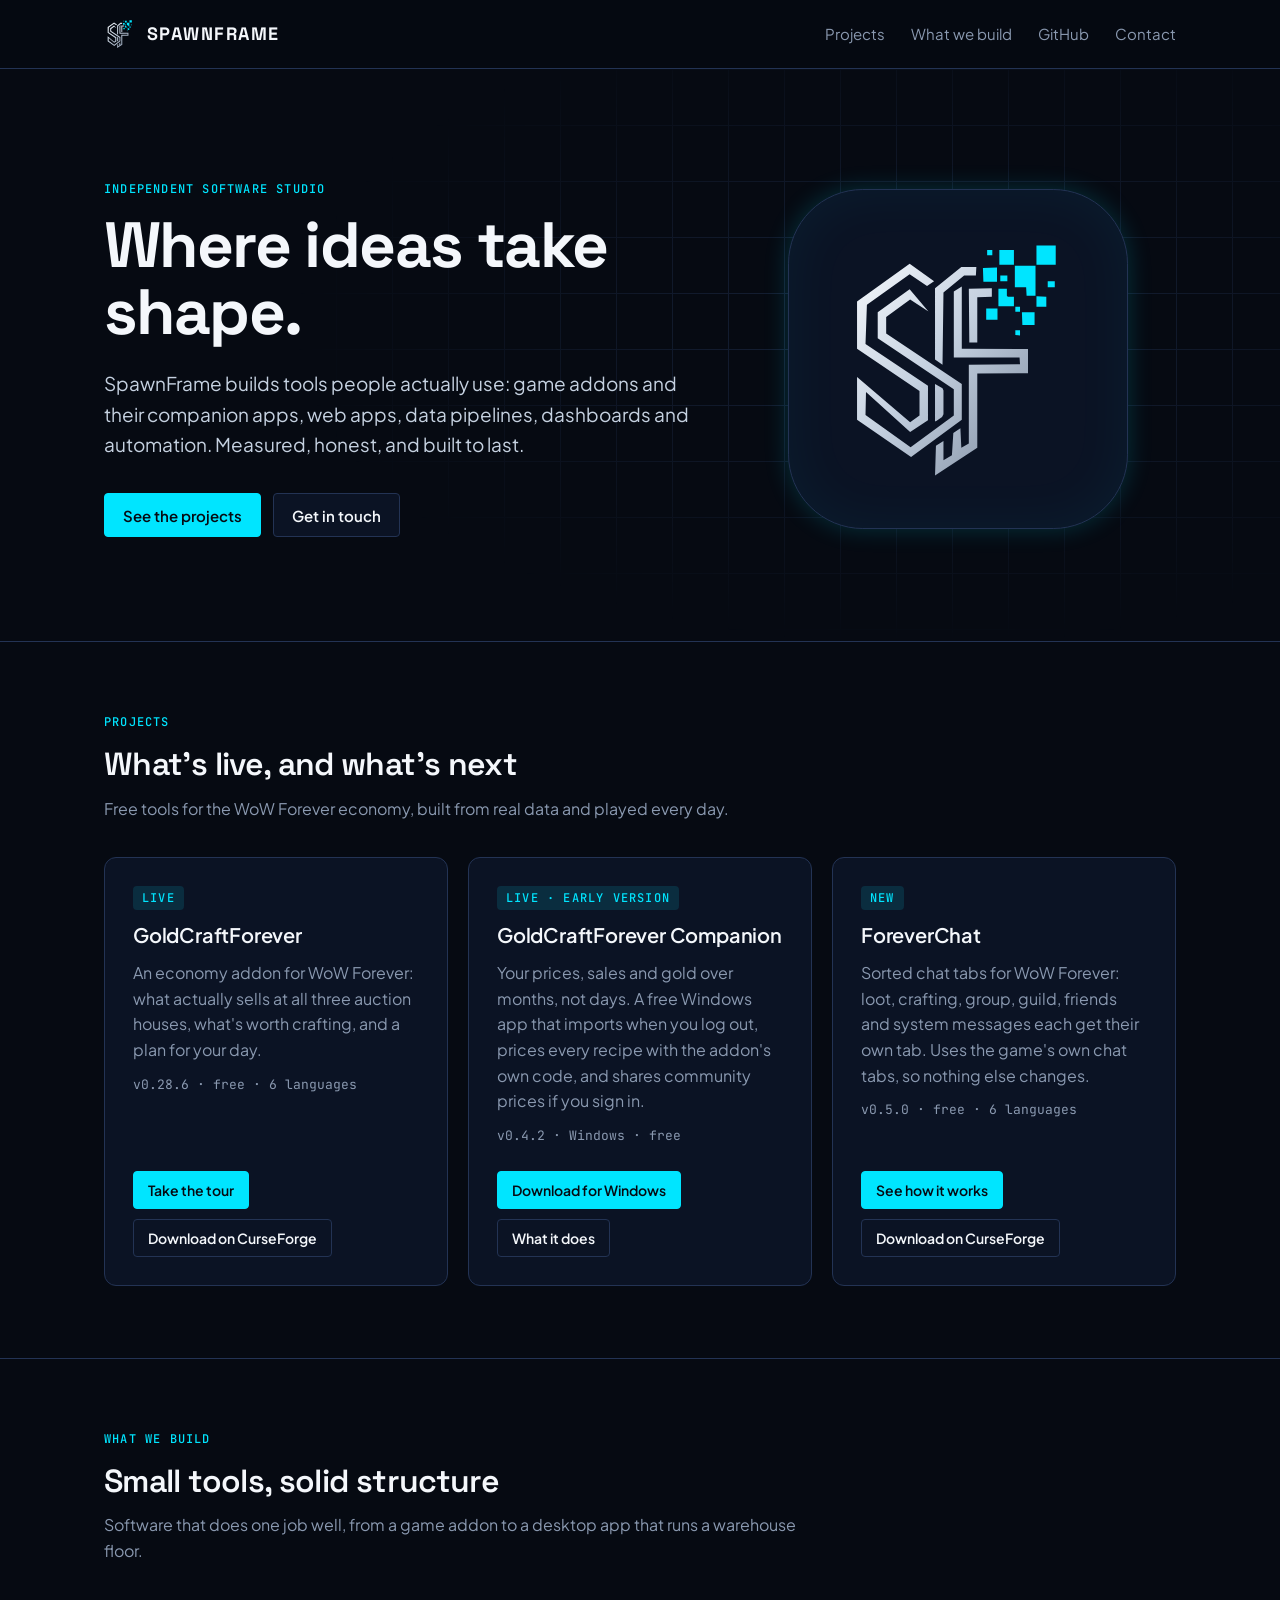
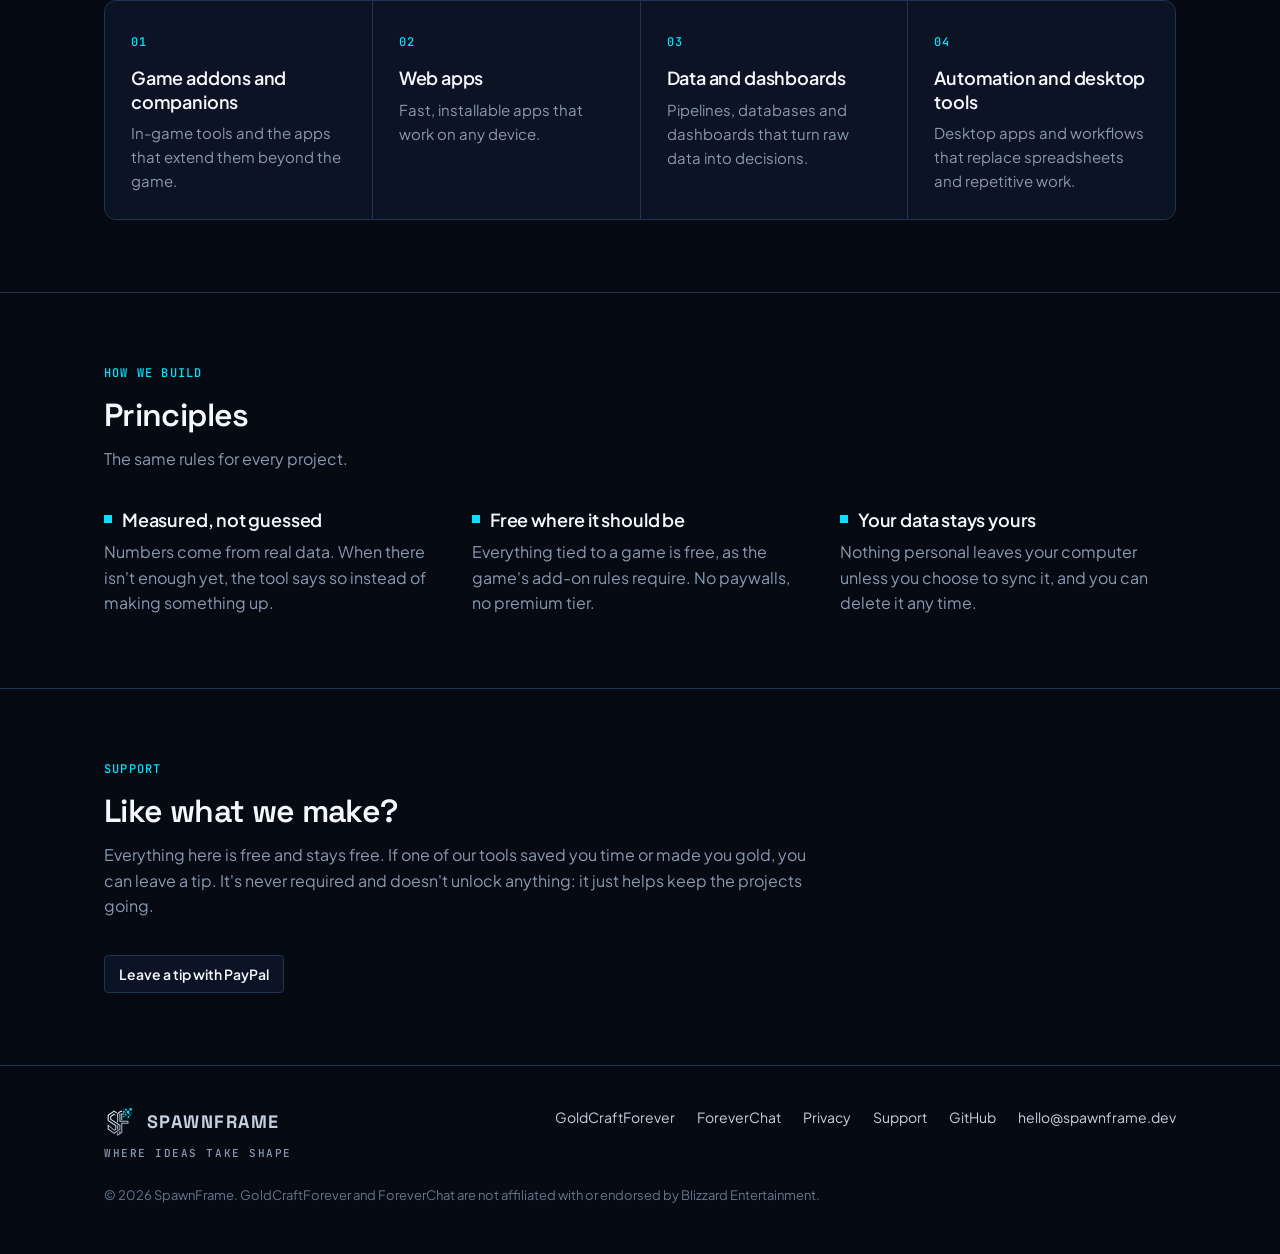
==== index.html @ 7beae551 "GoldCraftForever 0.28.6 on the site Co-Authored-By: Claude Opus 5.5 <noreply@anthropic.com> Claude-S" ====
<!doctype html>
<html lang="en">
<head>
<meta charset="utf-8">
<meta name="viewport" content="width=device-width, initial-scale=1">
<title>SpawnFrame: where ideas take shape</title>
<meta name="description" content="SpawnFrame is an independent software studio: game addons and companion apps, web apps, data tools and automation. Measured, honest, built to last.">
<meta name="theme-color" content="#060A12">
<link rel="canonical" href="https://spawnframe.dev/">
<link rel="icon" href="/favicon.ico" sizes="48x48">
<link rel="icon" href="/favicon.svg?v=c705b3b3" type="image/svg+xml">
<link rel="icon" href="/brand/favicon-32.png" type="image/png" sizes="32x32">
<link rel="apple-touch-icon" href="/brand/apple-touch-icon.png">
<link rel="manifest" href="/site.webmanifest">
<meta property="og:title" content="SpawnFrame: where ideas take shape">
<meta property="og:description" content="SpawnFrame is an independent software studio: game addons and companion apps, web apps, data tools and automation. Measured, honest, built to last.">
<meta property="og:url" content="https://spawnframe.dev/">
<meta property="og:image" content="https://spawnframe.dev/brand/icon-512.png">
<meta property="og:type" content="website">
<link rel="preload" href="/fonts/space-grotesk-latin-700-normal.woff2" as="font" type="font/woff2" crossorigin>
<link rel="stylesheet" href="/styles.css?v=2021d4a5">
</head>
<body>
<header class="top"><div class="wrap">
  <a class="brand" href="/" aria-label="SpawnFrame home"><img src="/brand/logo-mark.svg?v=846f8ce9" alt="" width="32" height="32"><span>SpawnFrame</span></a>
  <nav class="nav"><a href="/#projects">Projects</a><a class="hide-sm" href="/#build">What we build</a><a class="hide-xs" href="https://github.com/SpawnFrameDev">GitHub</a><a href="mailto:hello@spawnframe.dev">Contact</a></nav>
</div></header>
<main>
  <div class="hero"><div class="wrap">
    <div>
      <p class="eyebrow">Independent software studio</p>
      <h1>Where ideas take shape.</h1>
      <p>SpawnFrame builds tools people actually use: game addons and their companion apps, web apps, data pipelines, dashboards and automation. Measured, honest, and built to last.</p>
      <div class="cta"><a class="btn primary" href="#projects">See the projects</a><a class="btn" href="mailto:hello@spawnframe.dev">Get in touch</a></div>
    </div>
    <div class="art"><img src="/brand/logo-mark.svg?v=846f8ce9" alt="The SpawnFrame mark: an interlocked S and F with cyan pixels assembling at the top right" width="256" height="256"></div>
  </div></div>

  <section id="projects"><div class="wrap">
    <p class="eyebrow">Projects</p>
    <h2>What's live, and what's next</h2>
    <p class="lead">Free tools for the WoW Forever economy, built from real data and played every day.</p>
    <div class="grid">
      <article class="card">
        <span class="badge">Live</span>
        <h3>GoldCraftForever</h3>
        <p>An economy addon for WoW Forever: what actually sells at all three auction houses, what's worth crafting, and a plan for your day.</p>
        <span class="meta">v0.28.6 · free · 6 languages</span>
        <div class="links"><a class="btn primary sm" href="/goldcraft/">Take the tour</a><a class="btn sm" href="https://www.curseforge.com/wow/addons/goldcraftforever">Download on CurseForge</a></div>
      </article>
      <article class="card">
        <span class="badge">Live · early version</span>
        <h3>GoldCraftForever Companion</h3>
        <p>Your prices, sales and gold over months, not days. A free Windows app that imports when you log out, prices every recipe with the addon's own code, and shares community prices if you sign in.</p>
        <span class="meta">v0.4.2 · Windows · free</span>
        <div class="links"><a class="btn primary sm" href="/goldcraft/download/GoldCraftCompanion-0.4.2.zip" download>Download for Windows</a><a class="btn sm" href="/goldcraft/#coming">What it does</a></div>
      </article>
      <article class="card">
        <span class="badge">New</span>
        <h3>ForeverChat</h3>
        <p>Sorted chat tabs for WoW Forever: loot, crafting, group, guild, friends and system messages each get their own tab. Uses the game's own chat tabs, so nothing else changes.</p>
        <span class="meta">v0.5.0 · free · 6 languages</span>
        <div class="links"><a class="btn primary sm" href="/foreverchat/">See how it works</a><a class="btn sm" href="https://www.curseforge.com/projects/1811600">Download on CurseForge</a></div>
      </article>
    </div>
  </div></section>

  <section id="build"><div class="wrap">
    <p class="eyebrow">What we build</p>
    <h2>Small tools, solid structure</h2>
    <p class="lead">Software that does one job well, from a game addon to a desktop app that runs a warehouse floor.</p>
    <div class="cols">
      <div><span class="num">01</span><h3>Game addons and companions</h3><p>In-game tools and the apps that extend them beyond the game.</p></div>
      <div><span class="num">02</span><h3>Web apps</h3><p>Fast, installable apps that work on any device.</p></div>
      <div><span class="num">03</span><h3>Data and dashboards</h3><p>Pipelines, databases and dashboards that turn raw data into decisions.</p></div>
      <div><span class="num">04</span><h3>Automation and desktop tools</h3><p>Desktop apps and workflows that replace spreadsheets and repetitive work.</p></div>
    </div>
  </div></section>

  <section><div class="wrap">
    <p class="eyebrow">How we build</p>
    <h2>Principles</h2>
    <p class="lead">The same rules for every project.</p>
    <div class="principles">
      <div><h3>Measured, not guessed</h3><p>Numbers come from real data. When there isn't enough yet, the tool says so instead of making something up.</p></div>
      <div><h3>Free where it should be</h3><p>Everything tied to a game is free, as the game's add-on rules require. No paywalls, no premium tier.</p></div>
      <div><h3>Your data stays yours</h3><p>Nothing personal leaves your computer unless you choose to sync it, and you can delete it any time.</p></div>
    </div>
  </div></section>

  <section id="support"><div class="wrap support">
    <p class="eyebrow">Support</p>
    <h2>Like what we make?</h2>
    <p class="lead">Everything here is free and stays free. If one of our tools saved you time or made you gold, you can leave a tip. It's never required and doesn't unlock anything: it just helps keep the projects going.</p>
    <div class="cta"><a class="btn sm" href="https://paypal.me/zlee3326" target="_blank" rel="noopener">Leave a tip with PayPal</a></div>
  </div></section>
</main>
<footer class="foot"><div class="wrap">
  <div><a class="brand" href="/"><img src="/brand/logo-mark.svg?v=846f8ce9" alt="" width="28" height="28"><span>SpawnFrame</span></a><span class="tag">Where ideas take shape</span></div>
  <nav><a href="/goldcraft/">GoldCraftForever</a><a href="/foreverchat/">ForeverChat</a><a href="/privacy/">Privacy</a><a href="/#support">Support</a><a href="https://github.com/SpawnFrameDev">GitHub</a><a href="mailto:hello@spawnframe.dev">hello@spawnframe.dev</a></nav>
  <div class="legal">© 2026 SpawnFrame. GoldCraftForever and ForeverChat are not affiliated with or endorsed by Blizzard Entertainment.</div>
</div></footer>
</body>
</html>
---- styles.css ----
/* SpawnFrame: "Midnight Technology" (spawnframe_brand_specification_engineering_handoff.md).
   Dark-mode first. Cyan only for primary buttons, active states and focus. Borders over shadows. */
@font-face { font-family: "Space Grotesk"; src: url(/fonts/space-grotesk-latin-600-normal.woff2) format("woff2"); font-weight: 600; font-display: swap; }
@font-face { font-family: "Space Grotesk"; src: url(/fonts/space-grotesk-latin-700-normal.woff2) format("woff2"); font-weight: 700; font-display: swap; }
@font-face { font-family: "Plus Jakarta Sans"; src: url(/fonts/plus-jakarta-sans-latin-400-normal.woff2) format("woff2"); font-weight: 400; font-display: swap; }
@font-face { font-family: "Plus Jakarta Sans"; src: url(/fonts/plus-jakarta-sans-latin-500-normal.woff2) format("woff2"); font-weight: 500; font-display: swap; }
@font-face { font-family: "Plus Jakarta Sans"; src: url(/fonts/plus-jakarta-sans-latin-600-normal.woff2) format("woff2"); font-weight: 600; font-display: swap; }
@font-face { font-family: "JetBrains Mono"; src: url(/fonts/jetbrains-mono-latin-400-normal.woff2) format("woff2"); font-weight: 400; font-display: swap; }
@font-face { font-family: "JetBrains Mono"; src: url(/fonts/jetbrains-mono-latin-500-normal.woff2) format("woff2"); font-weight: 500; font-display: swap; }

:root {
  /* Surfaces */
  --sf-bg-abyssal: #060A12;
  --sf-bg-navy: #0B1324;
  --sf-bg-slate: #131F38;
  --sf-border: #233354;
  /* Brand & accents */
  --sf-accent-cyan: #00E5FF;
  --sf-accent-teal: #00B2CC;
  --sf-accent-tint: rgba(0, 229, 255, 0.12);
  /* Text */
  --sf-text-silver: #C5D1E0;
  --sf-text-pewter: #8A99B0;
  --sf-text-ice: #F4F7FB;
  /* Type */
  --sf-font-display: "Space Grotesk", system-ui, sans-serif;
  --sf-font-sans: "Plus Jakarta Sans", "Inter", system-ui, sans-serif;
  --sf-font-mono: "JetBrains Mono", ui-monospace, monospace;
  --max: 1120px;
  color-scheme: dark;
}
* { box-sizing: border-box; }
html { -webkit-text-size-adjust: 100%; }
body { margin: 0; background: var(--sf-bg-abyssal); color: var(--sf-text-silver); font: 400 16px/1.6 var(--sf-font-sans); }
a { color: inherit; }
a:focus-visible, button:focus-visible { outline: 2px solid var(--sf-accent-cyan); outline-offset: 3px; border-radius: 4px; }
::selection { background: var(--sf-accent-tint); color: var(--sf-text-ice); }
.wrap { max-width: var(--max); margin: 0 auto; padding: 0 24px; }

/* header: horizontal lockup (mark, gap 0.35x its height, SPAWNFRAME in Space Grotesk 700, +0.08em) */
.top { border-bottom: 1px solid var(--sf-border); background: rgba(6, 10, 18, 0.85); position: sticky; top: 0; z-index: 10; backdrop-filter: blur(8px); }
.top .wrap { display: flex; align-items: center; justify-content: space-between; height: 68px; }
.brand { display: flex; align-items: center; gap: 11px; text-decoration: none; color: var(--sf-text-ice); }
.brand img { width: 32px; height: 32px; display: block; }
.brand span { font: 700 18px/1 var(--sf-font-display); letter-spacing: 0.08em; text-transform: uppercase; }
.nav { display: flex; align-items: center; gap: 26px; font-size: 15px; }
.nav a { text-decoration: none; color: var(--sf-text-pewter); }
.nav a:hover { color: var(--sf-text-ice); }

/* eyebrows and headings */
.eyebrow { font: 500 12px/1.4 var(--sf-font-mono); letter-spacing: 0.10em; text-transform: uppercase; color: var(--sf-accent-cyan); margin: 0 0 14px; }
h1, h2 { font-family: var(--sf-font-display); color: var(--sf-text-ice); }
h2 { font-weight: 600; font-size: 32px; line-height: 1.2; letter-spacing: -0.02em; margin: 0 0 12px; }
h3 { font: 600 20px/1.3 var(--sf-font-sans); letter-spacing: -0.01em; color: var(--sf-text-ice); margin: 0; }
section { padding: 72px 0; border-top: 1px solid var(--sf-border); }
.lead { color: var(--sf-text-pewter); max-width: 60ch; margin: 0 0 36px; }

/* hero: the one place the cyan glow is allowed */
.hero { position: relative; padding: 112px 0 104px; overflow: hidden; }
.hero::before { content: ""; position: absolute; inset: 0; pointer-events: none; opacity: 0.55;
  background-image: linear-gradient(var(--sf-border) 1px, transparent 1px), linear-gradient(90deg, var(--sf-border) 1px, transparent 1px);
  background-size: 56px 56px; mask-image: radial-gradient(ellipse 70% 80% at 72% 45%, #000 10%, transparent 70%); -webkit-mask-image: radial-gradient(ellipse 70% 80% at 72% 45%, #000 10%, transparent 70%); }
.hero .wrap { position: relative; display: grid; grid-template-columns: 1.15fr 0.85fr; align-items: center; gap: 48px; }
.hero h1 { font-weight: 700; font-size: clamp(40px, 6vw, 64px); line-height: 1.05; letter-spacing: -0.025em; margin: 0 0 22px; }
.hero p:not(.eyebrow) { font-size: 19px; color: var(--sf-text-silver); max-width: 34em; margin: 0 0 34px; }
.hero .art { justify-self: center; position: relative; width: min(340px, 80vw); aspect-ratio: 1; display: grid; place-items: center;
  background: var(--sf-bg-navy); border: 1px solid var(--sf-border); border-radius: 22%; box-shadow: 0 0 24px rgba(0, 229, 255, 0.18), inset 0 0 60px rgba(0, 229, 255, 0.05); }
.hero .art img { width: 78%; height: auto; }
.cta { display: flex; flex-wrap: wrap; gap: 12px; }

/* buttons: Abyssal text on cyan, never white on cyan */
.btn { display: inline-flex; align-items: center; gap: 8px; height: 44px; padding: 0 18px; border-radius: 4px; text-decoration: none;
  font: 600 15px/1 var(--sf-font-sans); border: 1px solid var(--sf-border); color: var(--sf-text-ice); background: var(--sf-bg-navy); transition: background 0.15s, border-color 0.15s; }
.btn:hover { background: var(--sf-bg-slate); border-color: #34497a; }
.btn.primary { background: var(--sf-accent-cyan); border-color: var(--sf-accent-cyan); color: var(--sf-bg-abyssal); }
.btn.primary:hover { background: var(--sf-accent-teal); border-color: var(--sf-accent-teal); }
.btn.sm { height: 38px; font-size: 14px; padding: 0 14px; }

/* cards */
.grid { display: grid; grid-template-columns: repeat(auto-fit, minmax(300px, 1fr)); gap: 20px; }
.card { background: var(--sf-bg-navy); border: 1px solid var(--sf-border); border-radius: 12px; padding: 28px; display: flex; flex-direction: column; gap: 12px; transition: border-color 0.15s, background 0.15s; }
.card:hover { border-color: #34497a; }
.card p { margin: 0; color: var(--sf-text-pewter); }
.card .links { margin-top: auto; padding-top: 14px; display: flex; flex-wrap: wrap; gap: 10px; }
.badge { align-self: flex-start; font: 500 12px/1 var(--sf-font-mono); letter-spacing: 0.10em; text-transform: uppercase; padding: 6px 9px; border-radius: 4px;
  background: var(--sf-accent-tint); color: var(--sf-accent-cyan); }
.badge.muted { background: transparent; border: 1px solid var(--sf-border); color: var(--sf-text-pewter); }
.meta { font: 400 13px/1.5 var(--sf-font-mono); color: var(--sf-text-pewter); }

/* what we build */
.cols { display: grid; grid-template-columns: repeat(auto-fit, minmax(230px, 1fr)); gap: 1px; background: var(--sf-border); border: 1px solid var(--sf-border); border-radius: 12px; overflow: hidden; }
.cols > div { background: var(--sf-bg-navy); padding: 26px; }
.cols .num { font: 500 12px/1 var(--sf-font-mono); color: var(--sf-accent-cyan); letter-spacing: 0.10em; }
.cols h3 { font-size: 18px; margin: 14px 0 8px; }
.cols p { margin: 0; font-size: 15px; color: var(--sf-text-pewter); }

/* principles */
.principles { display: grid; grid-template-columns: repeat(auto-fit, minmax(260px, 1fr)); gap: 32px; }
.principles h3 { font-size: 18px; margin-bottom: 8px; display: flex; align-items: center; gap: 10px; }
.principles h3::before { content: ""; width: 8px; height: 8px; background: var(--sf-accent-cyan); flex: none; }
.principles p { margin: 0; color: var(--sf-text-pewter); }

/* long text pages (privacy) */
.prose { max-width: 72ch; padding: 72px 0 88px; }
.prose h1 { font-weight: 700; font-size: 44px; letter-spacing: -0.025em; margin: 0 0 8px; }
.prose h2 { font-size: 22px; margin: 44px 0 10px; }
.prose p, .prose li { color: var(--sf-text-silver); }
.prose strong { color: var(--sf-text-ice); }
.prose a { color: var(--sf-accent-cyan); }
.prose .updated { font: 400 13px var(--sf-font-mono); color: var(--sf-text-pewter); }

/* footer: stacked lockup idea, small */
.foot { border-top: 1px solid var(--sf-border); padding: 40px 0 48px; font-size: 14px; color: var(--sf-text-pewter); background: var(--sf-bg-abyssal); }
.foot .wrap { display: flex; flex-wrap: wrap; gap: 24px 40px; justify-content: space-between; align-items: flex-start; }
.foot .tag { display: block; margin-top: 8px; font: 500 11px/1.4 var(--sf-font-mono); letter-spacing: 0.14em; text-transform: uppercase; color: var(--sf-text-pewter); }
.foot nav { display: flex; flex-wrap: wrap; gap: 22px; }
.foot a { color: var(--sf-text-silver); text-decoration: none; }
.foot a:hover { color: var(--sf-text-ice); }
.foot .legal { flex-basis: 100%; font-size: 13px; color: #66758c; }

@media (max-width: 480px) { .nav .hide-xs { display: none; } }
@media (max-width: 820px) {
  .hero { padding: 72px 0 64px; }
  .hero .wrap { grid-template-columns: 1fr; }
  .hero .art { width: 200px; order: -1; justify-self: start; }
  .nav { gap: 16px; font-size: 14px; }
  .nav .hide-sm { display: none; }
  .top .brand span { font-size: 15px; }
  section { padding: 56px 0; }
}

.support .cta { margin-top: 20px; }
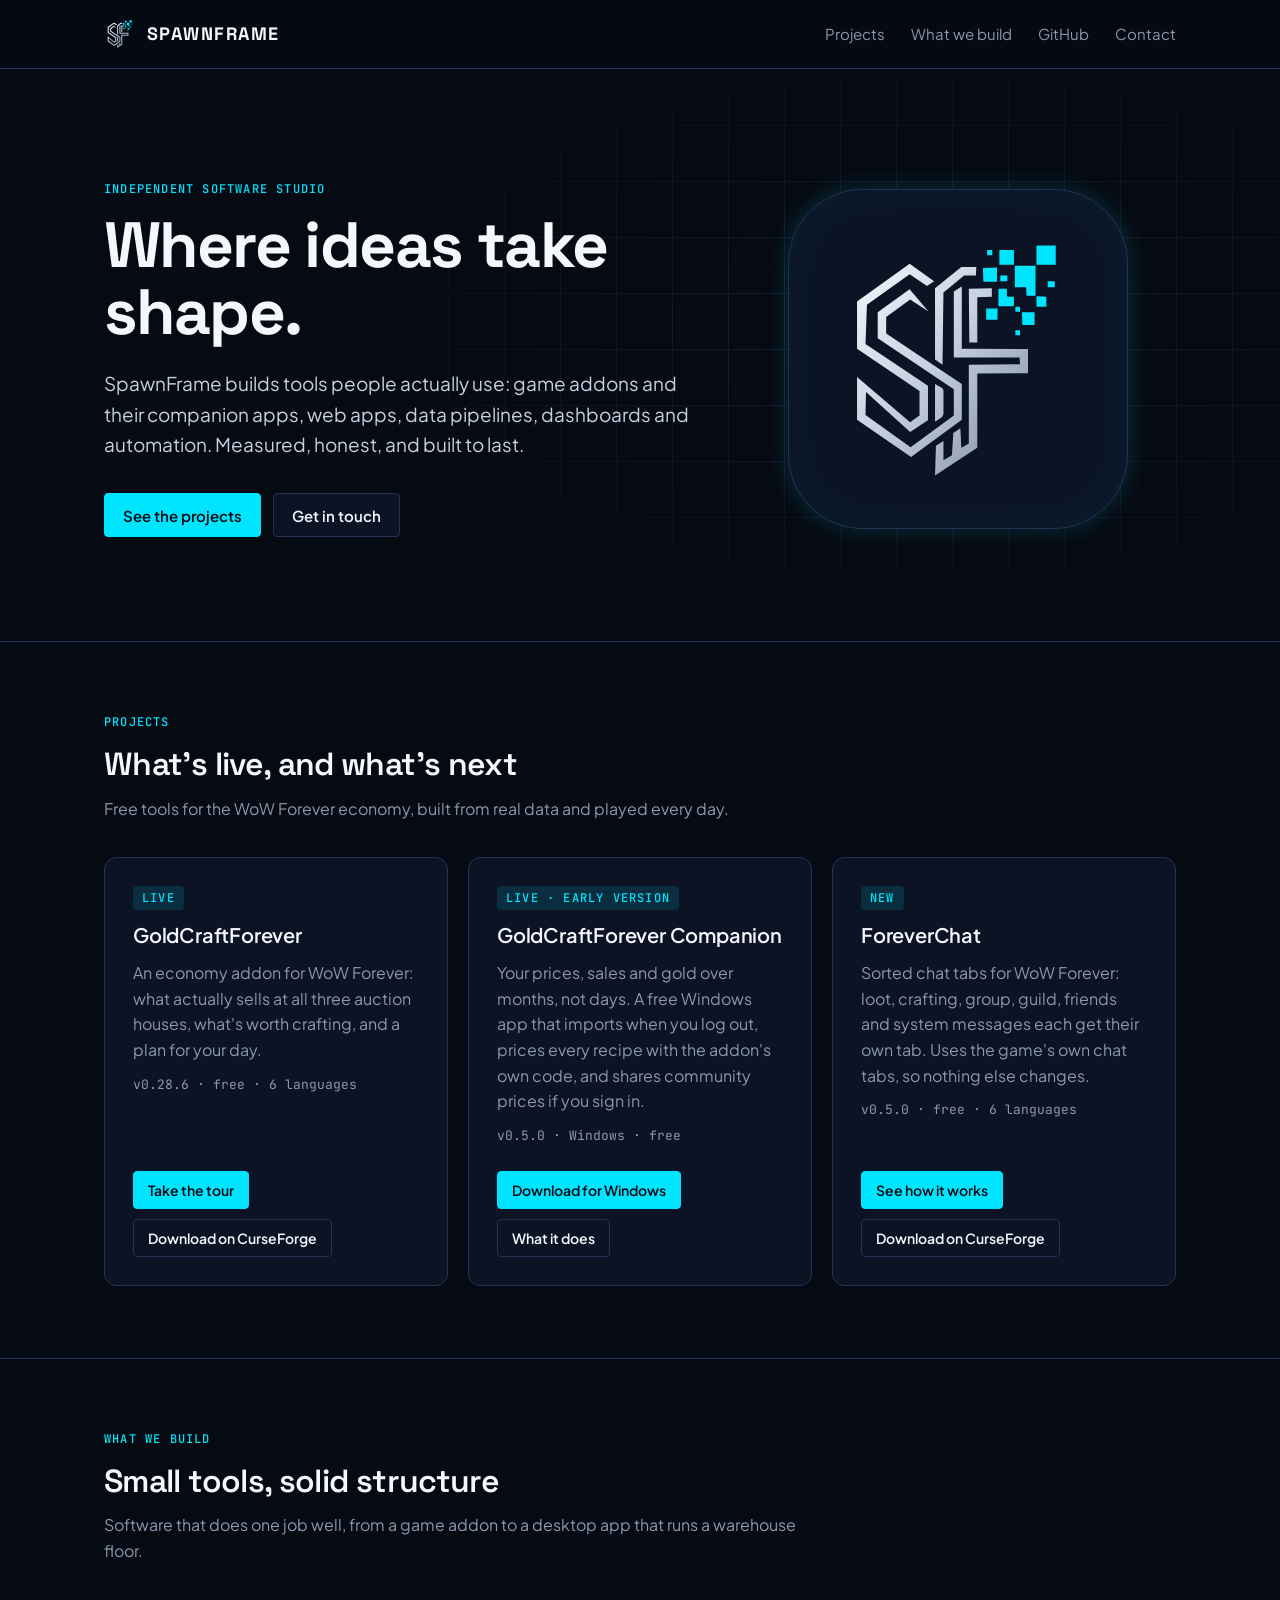
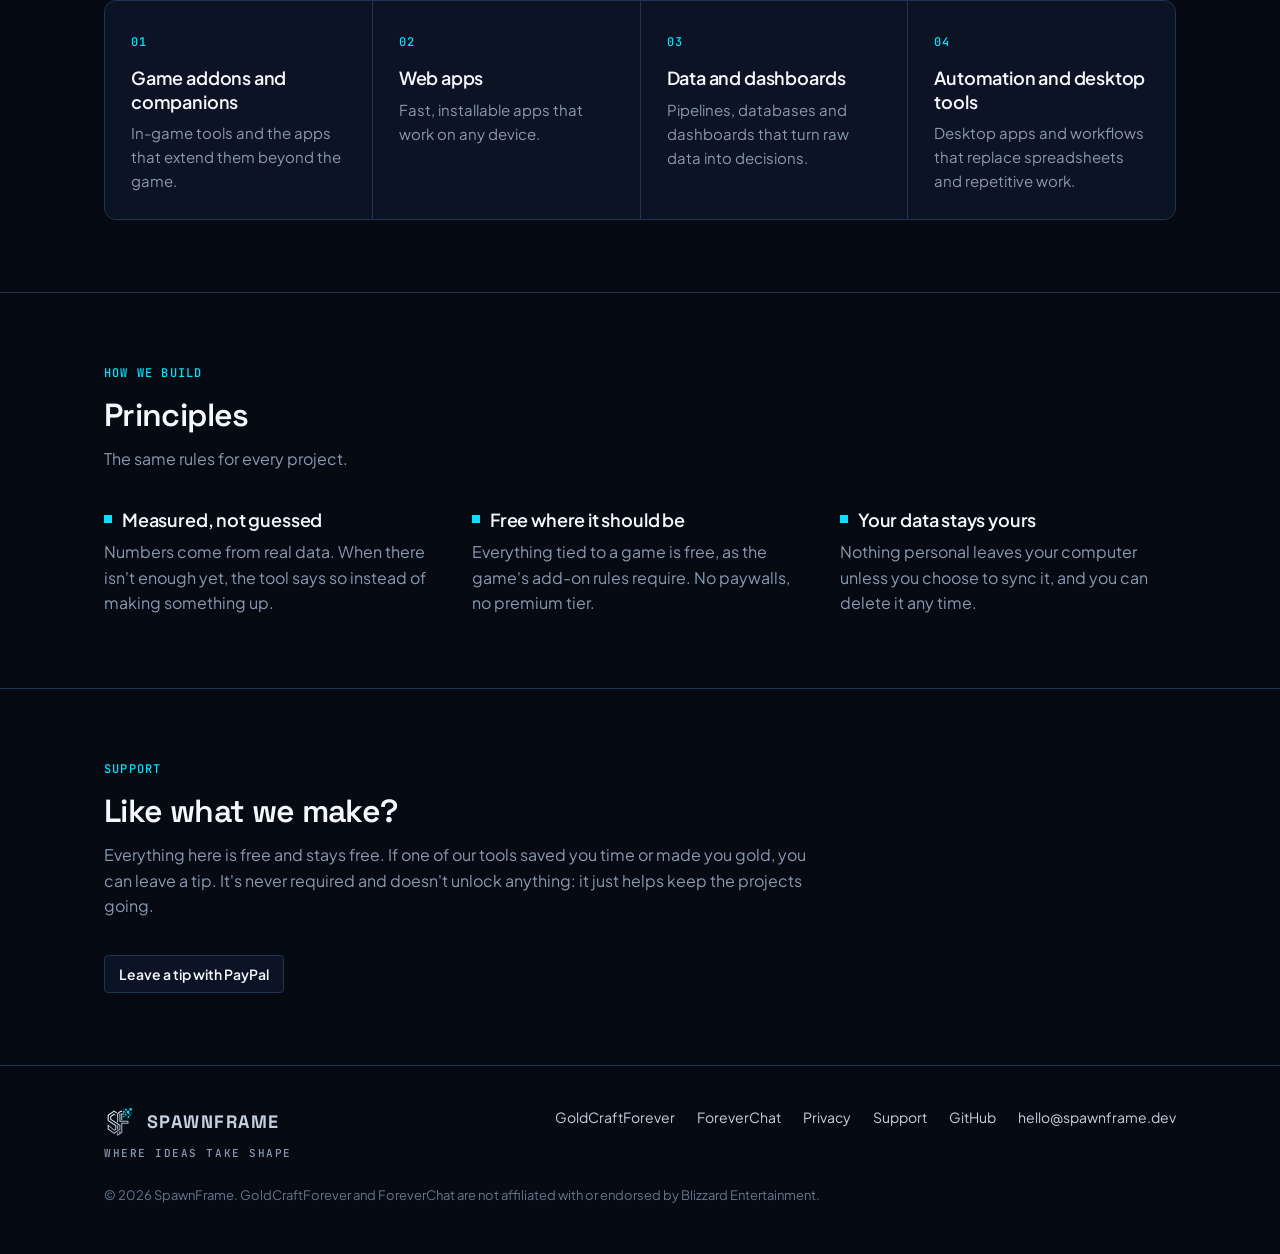
==== commit 97a64ddc: "GoldCraft Companion 0.5.0 download" ====
--- a/index.html
+++ b/index.html
@@ -52,8 +52,8 @@
         <span class="badge">Live · early version</span>
         <h3>GoldCraftForever Companion</h3>
         <p>Your prices, sales and gold over months, not days. A free Windows app that imports when you log out, prices every recipe with the addon's own code, and shares community prices if you sign in.</p>
-        <span class="meta">v0.4.2 · Windows · free</span>
-        <div class="links"><a class="btn primary sm" href="/goldcraft/download/GoldCraftCompanion-0.4.2.zip" download>Download for Windows</a><a class="btn sm" href="/goldcraft/#coming">What it does</a></div>
+        <span class="meta">v0.5.0 · Windows · free</span>
+        <div class="links"><a class="btn primary sm" href="/goldcraft/download/GoldCraftCompanion-0.5.0.zip" download>Download for Windows</a><a class="btn sm" href="/goldcraft/#coming">What it does</a></div>
       </article>
       <article class="card">
         <span class="badge">New</span>
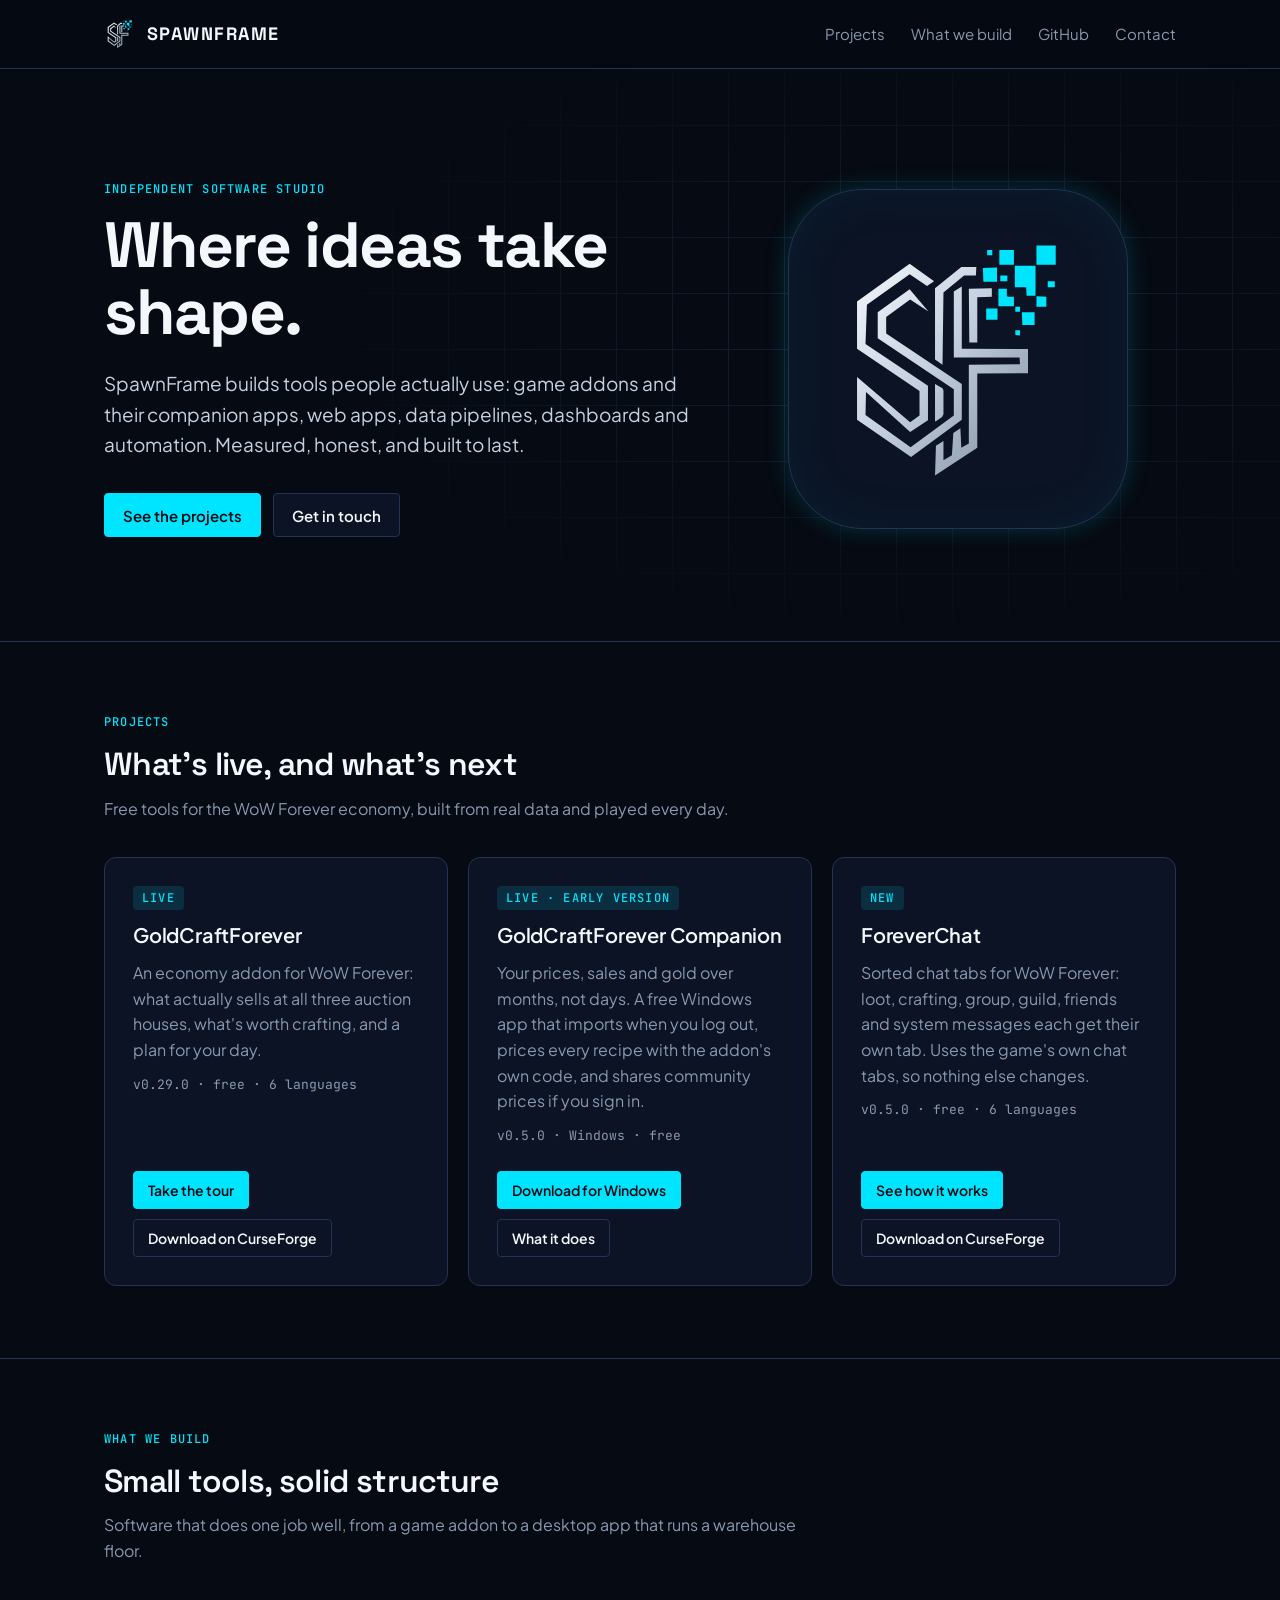
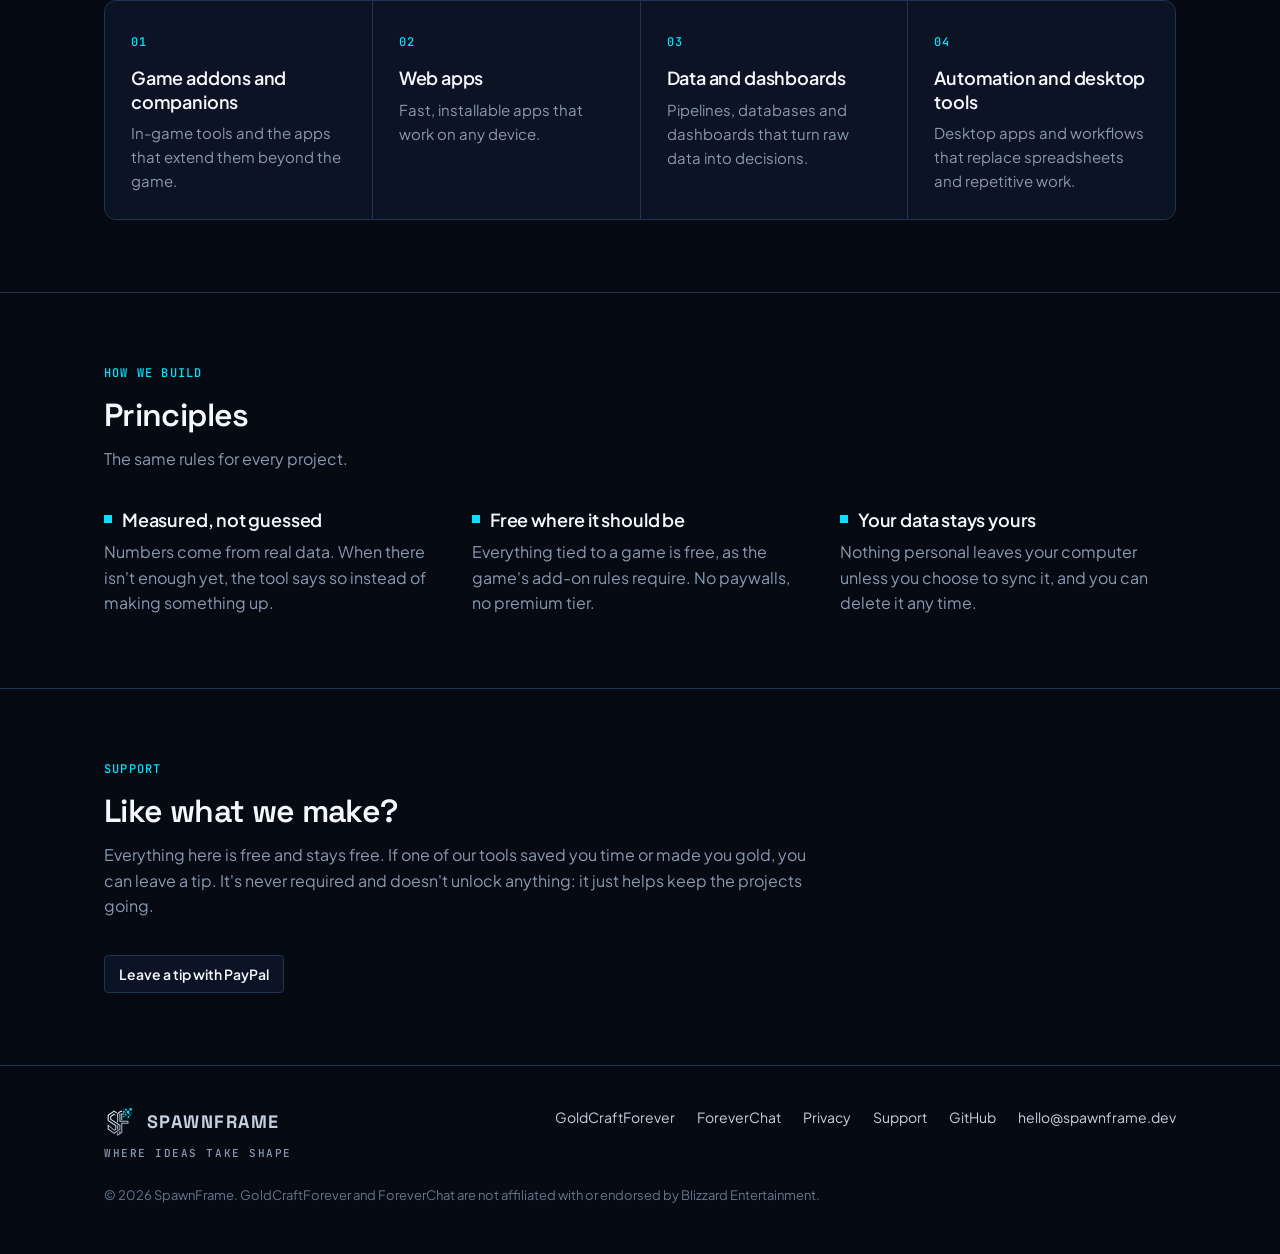
==== commit de29314b: "GoldCraftForever 0.29.0 on the site Co-Authored-By: Claude Opus 5.5 <noreply@anthropic.com> Claude-S" ====
--- a/index.html
+++ b/index.html
@@ -45,7 +45,7 @@
         <span class="badge">Live</span>
         <h3>GoldCraftForever</h3>
         <p>An economy addon for WoW Forever: what actually sells at all three auction houses, what's worth crafting, and a plan for your day.</p>
-        <span class="meta">v0.28.6 · free · 6 languages</span>
+        <span class="meta">v0.29.0 · free · 6 languages</span>
         <div class="links"><a class="btn primary sm" href="/goldcraft/">Take the tour</a><a class="btn sm" href="https://www.curseforge.com/wow/addons/goldcraftforever">Download on CurseForge</a></div>
       </article>
       <article class="card">
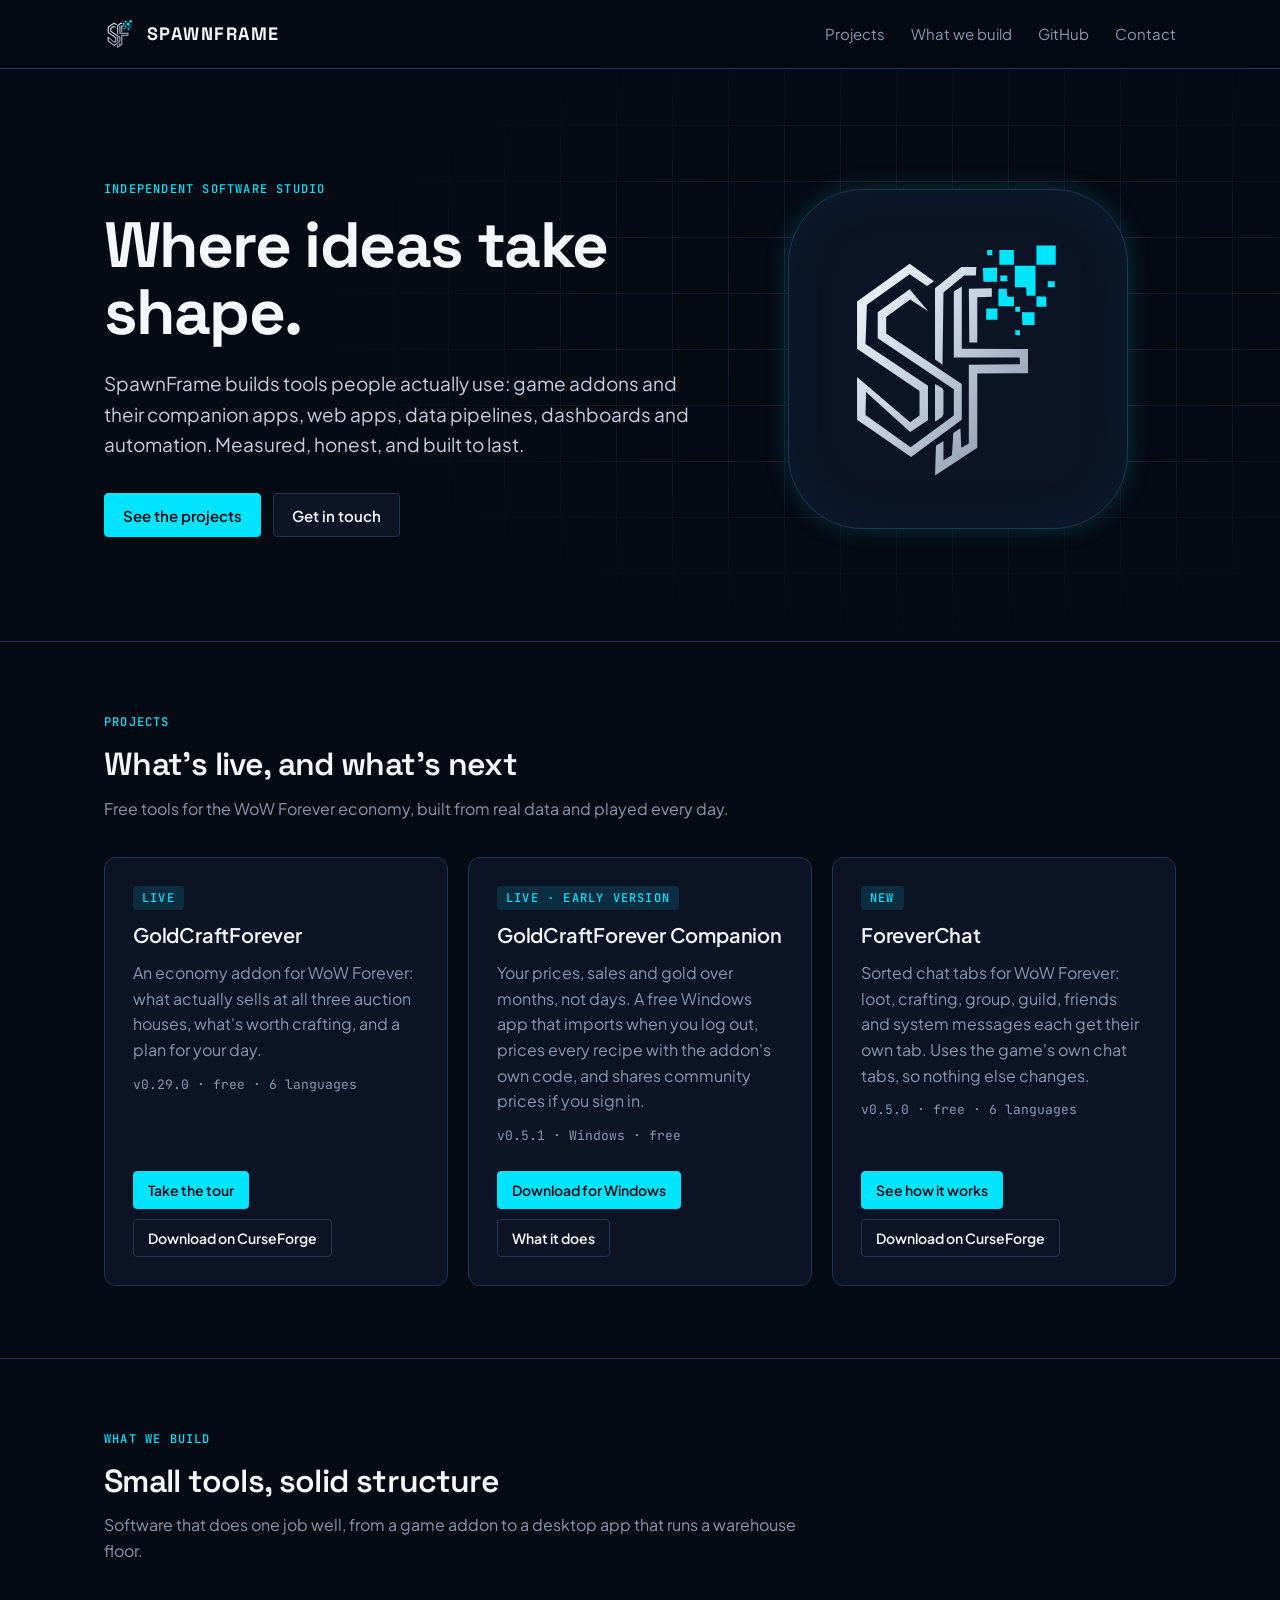
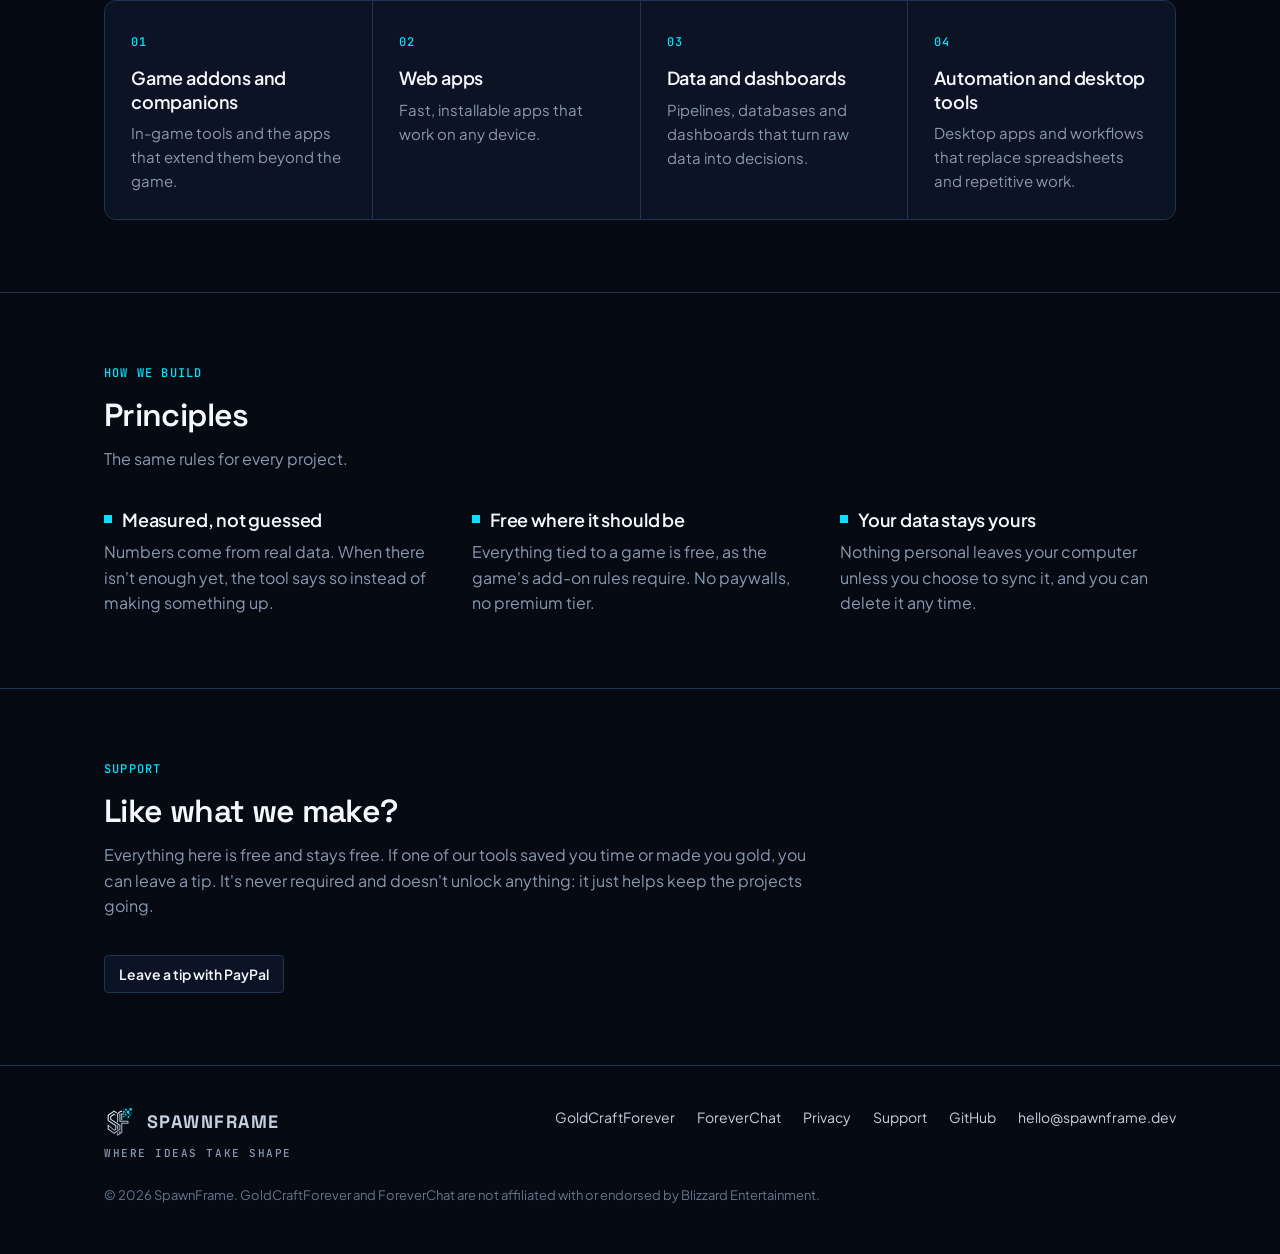
==== commit cf553866: "GoldCraft Companion 0.5.1 download" ====
--- a/index.html
+++ b/index.html
@@ -52,8 +52,8 @@
         <span class="badge">Live · early version</span>
         <h3>GoldCraftForever Companion</h3>
         <p>Your prices, sales and gold over months, not days. A free Windows app that imports when you log out, prices every recipe with the addon's own code, and shares community prices if you sign in.</p>
-        <span class="meta">v0.5.0 · Windows · free</span>
-        <div class="links"><a class="btn primary sm" href="/goldcraft/download/GoldCraftCompanion-0.5.0.zip" download>Download for Windows</a><a class="btn sm" href="/goldcraft/#coming">What it does</a></div>
+        <span class="meta">v0.5.1 · Windows · free</span>
+        <div class="links"><a class="btn primary sm" href="/goldcraft/download/GoldCraftCompanion-0.5.1.zip" download>Download for Windows</a><a class="btn sm" href="/goldcraft/#coming">What it does</a></div>
       </article>
       <article class="card">
         <span class="badge">New</span>
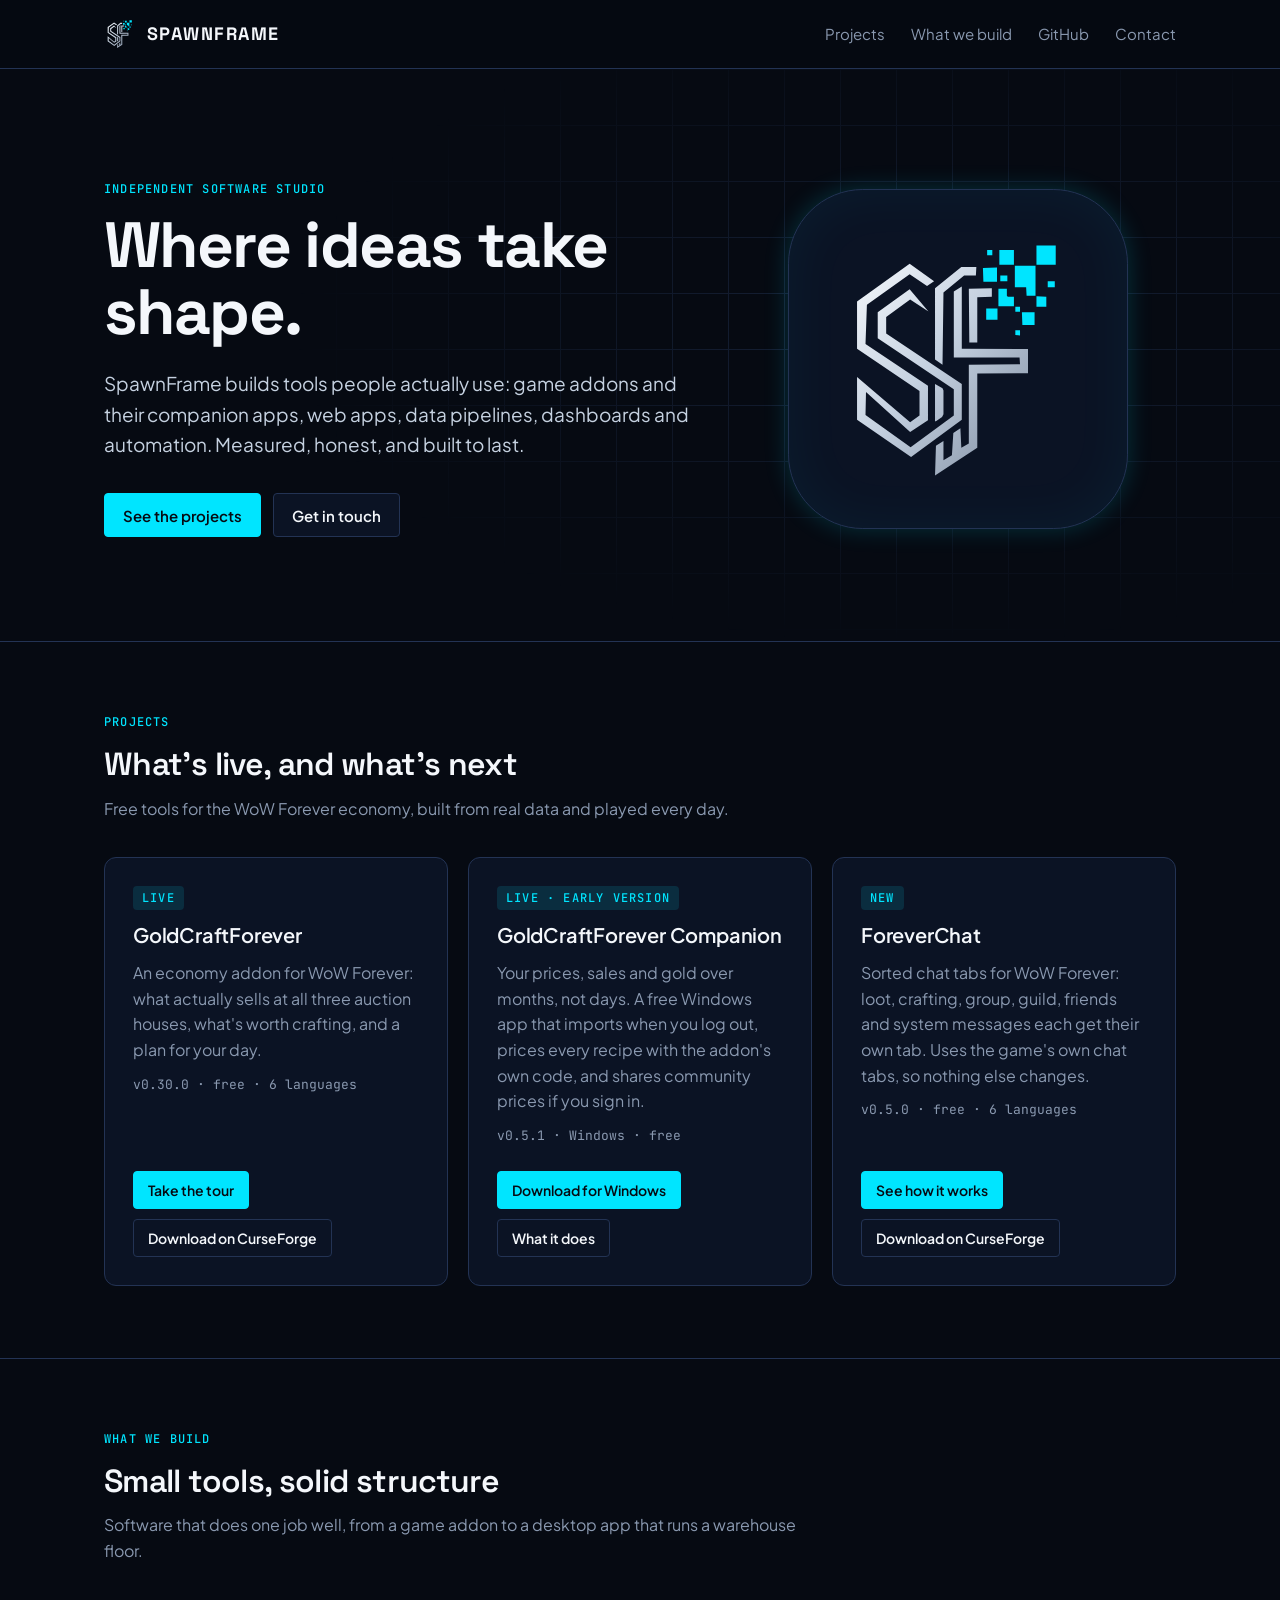
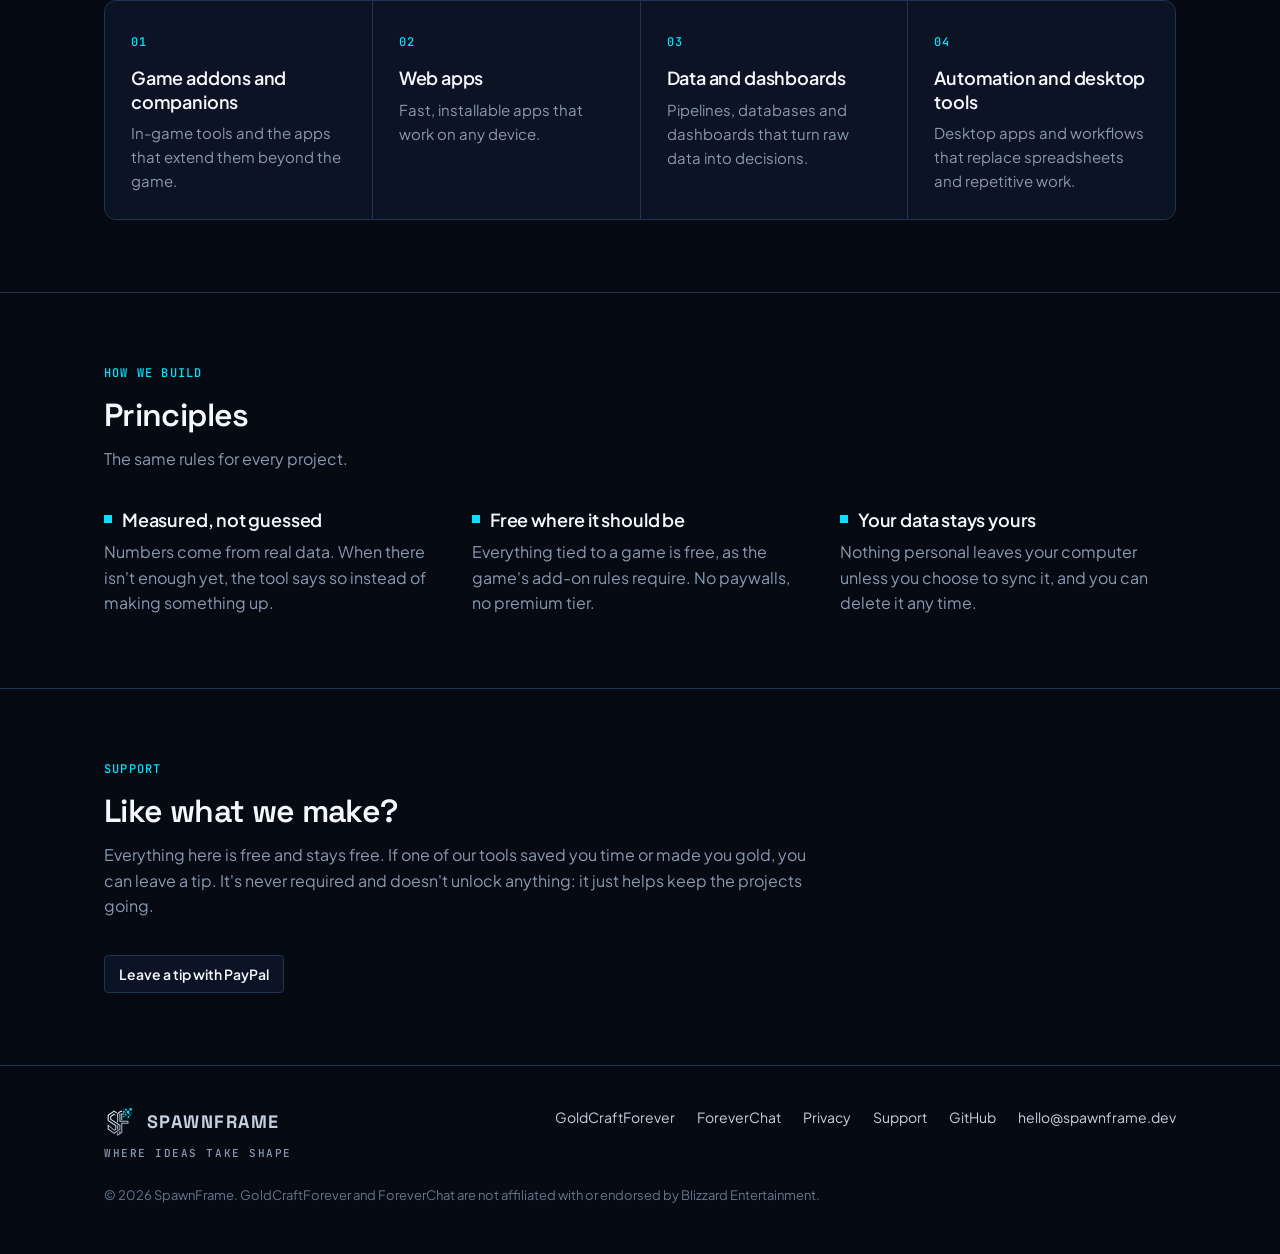
==== commit 6f34e82a: "GoldCraftForever 0.30.0 on the site Co-Authored-By: Claude Opus 5.5 <noreply@anthropic.com> Claude-S" ====
--- a/index.html
+++ b/index.html
@@ -45,7 +45,7 @@
         <span class="badge">Live</span>
         <h3>GoldCraftForever</h3>
         <p>An economy addon for WoW Forever: what actually sells at all three auction houses, what's worth crafting, and a plan for your day.</p>
-        <span class="meta">v0.29.0 · free · 6 languages</span>
+        <span class="meta">v0.30.0 · free · 6 languages</span>
         <div class="links"><a class="btn primary sm" href="/goldcraft/">Take the tour</a><a class="btn sm" href="https://www.curseforge.com/wow/addons/goldcraftforever">Download on CurseForge</a></div>
       </article>
       <article class="card">
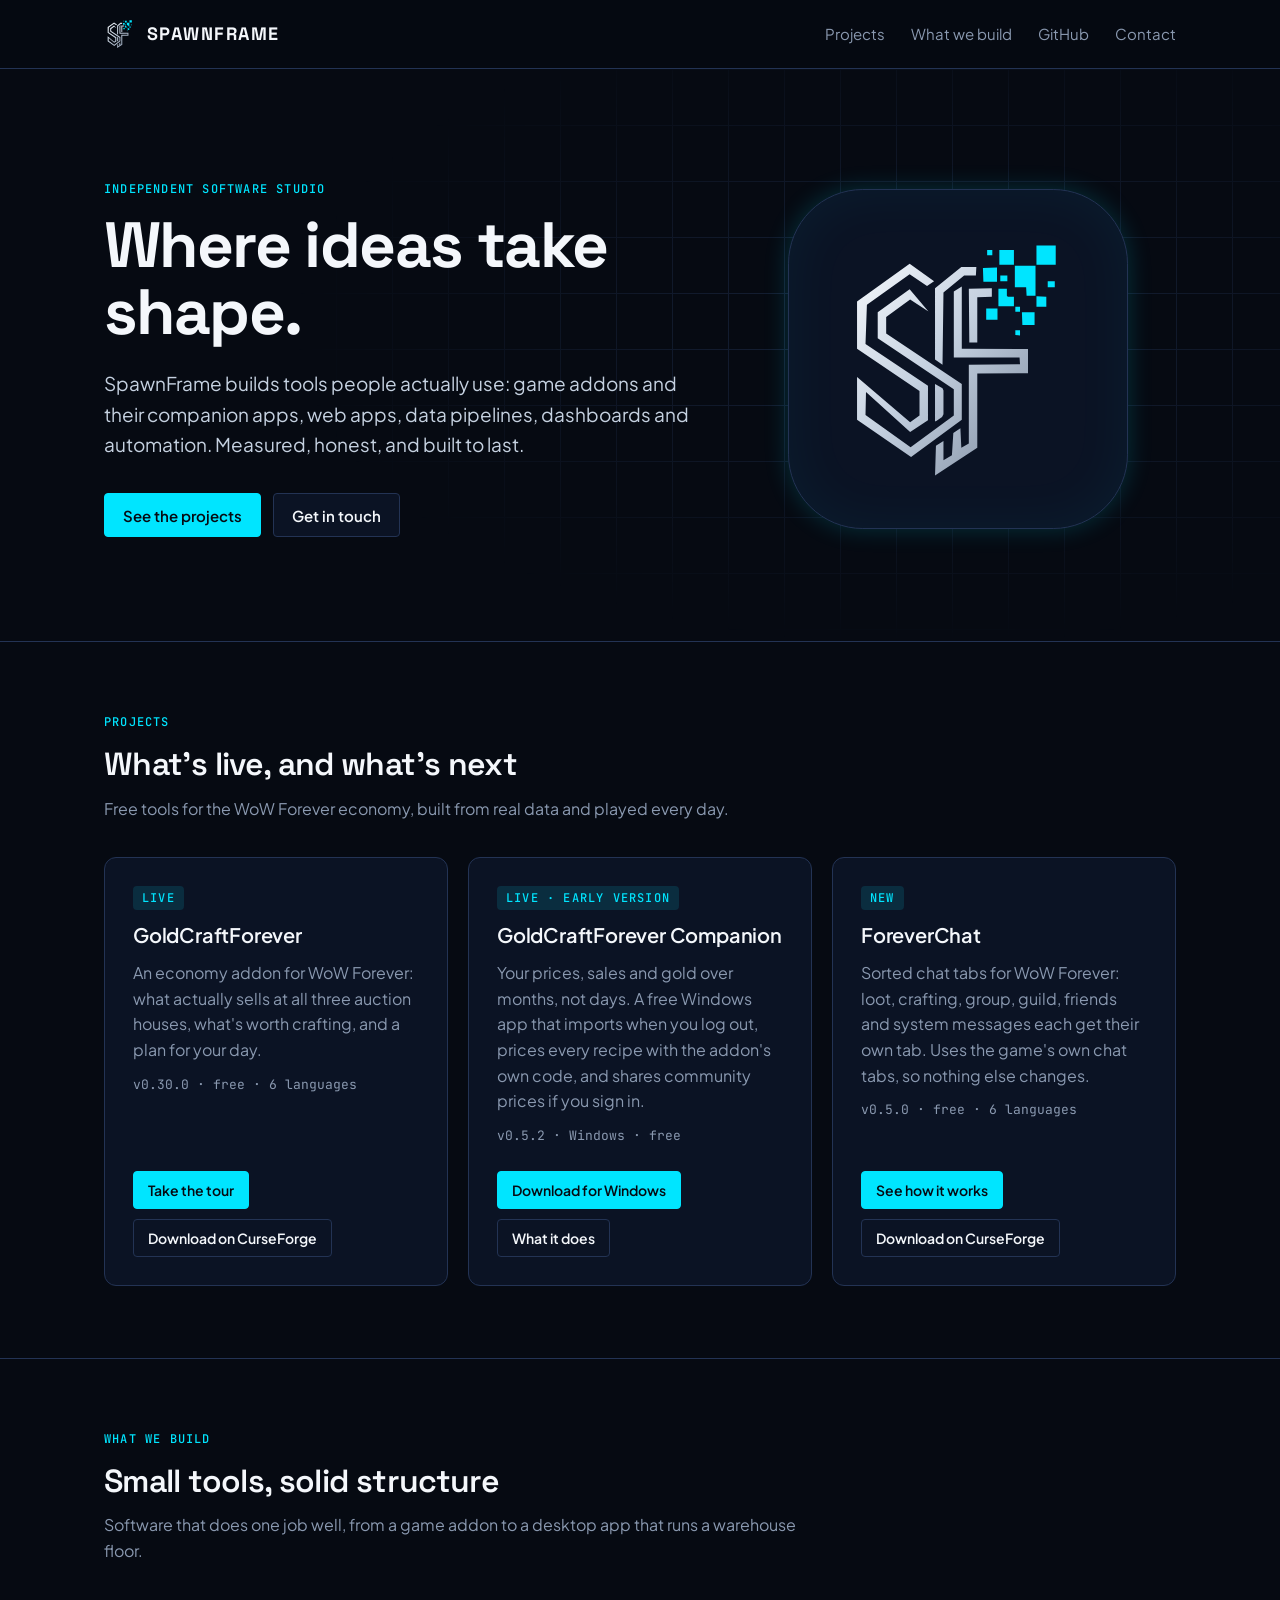
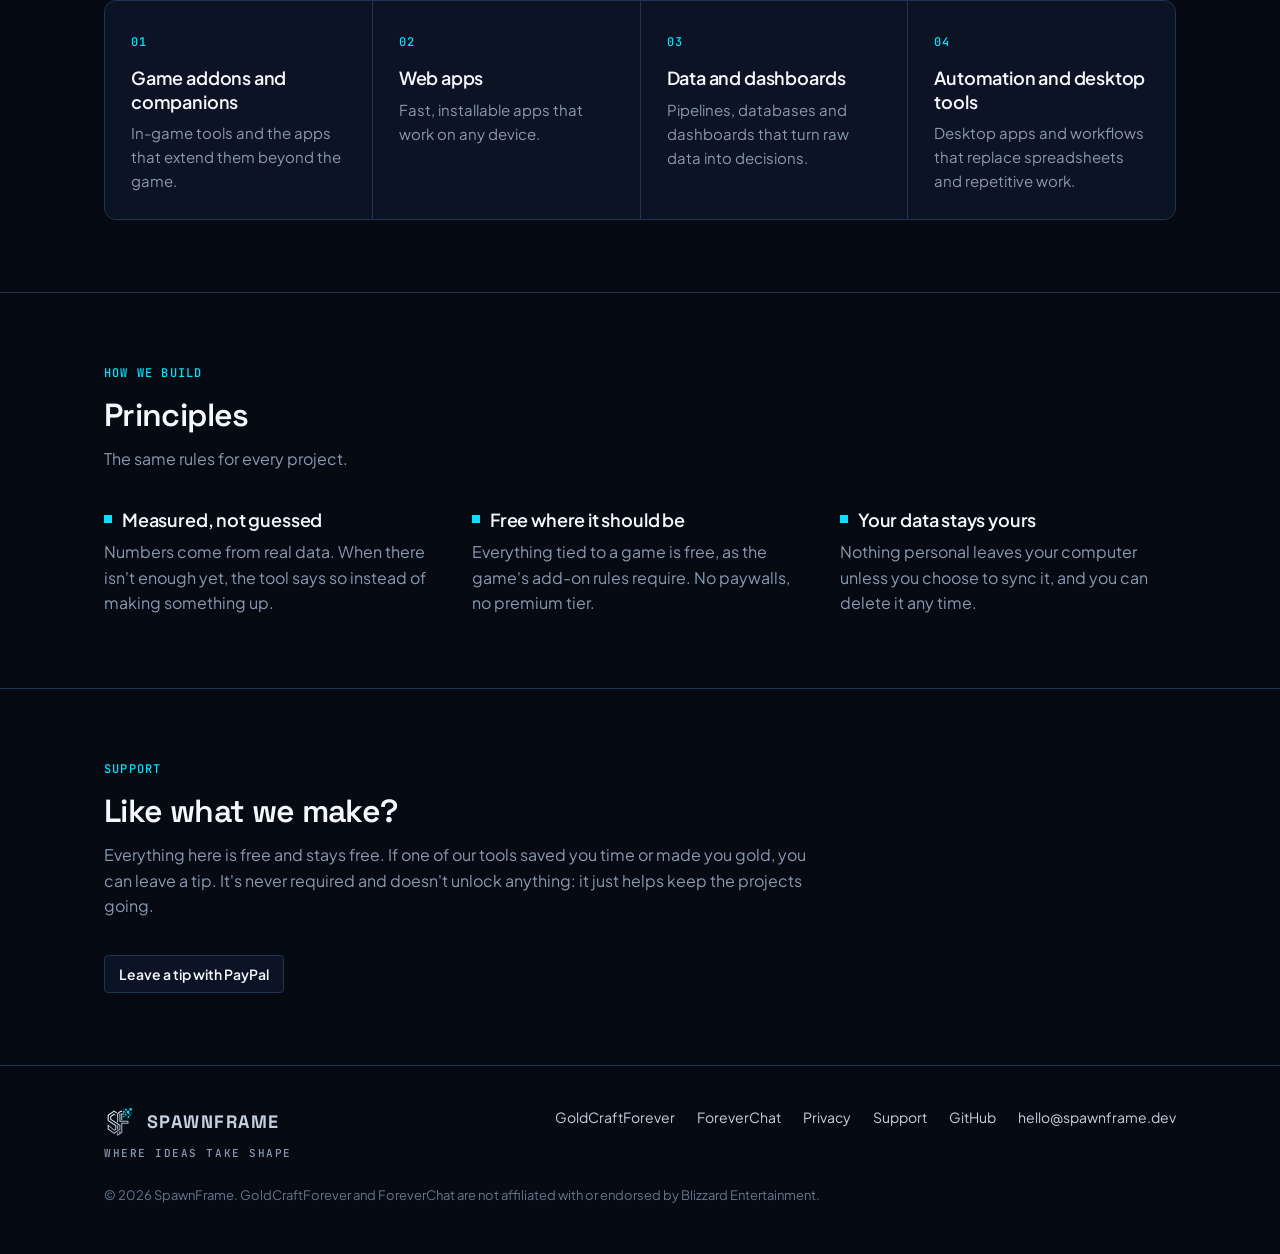
==== commit b5aafbd6: "GoldCraft Companion 0.5.2 download" ====
--- a/index.html
+++ b/index.html
@@ -52,8 +52,8 @@
         <span class="badge">Live · early version</span>
         <h3>GoldCraftForever Companion</h3>
         <p>Your prices, sales and gold over months, not days. A free Windows app that imports when you log out, prices every recipe with the addon's own code, and shares community prices if you sign in.</p>
-        <span class="meta">v0.5.1 · Windows · free</span>
-        <div class="links"><a class="btn primary sm" href="/goldcraft/download/GoldCraftCompanion-0.5.1.zip" download>Download for Windows</a><a class="btn sm" href="/goldcraft/#coming">What it does</a></div>
+        <span class="meta">v0.5.2 · Windows · free</span>
+        <div class="links"><a class="btn primary sm" href="/goldcraft/download/GoldCraftCompanion-0.5.2.zip" download>Download for Windows</a><a class="btn sm" href="/goldcraft/#coming">What it does</a></div>
       </article>
       <article class="card">
         <span class="badge">New</span>
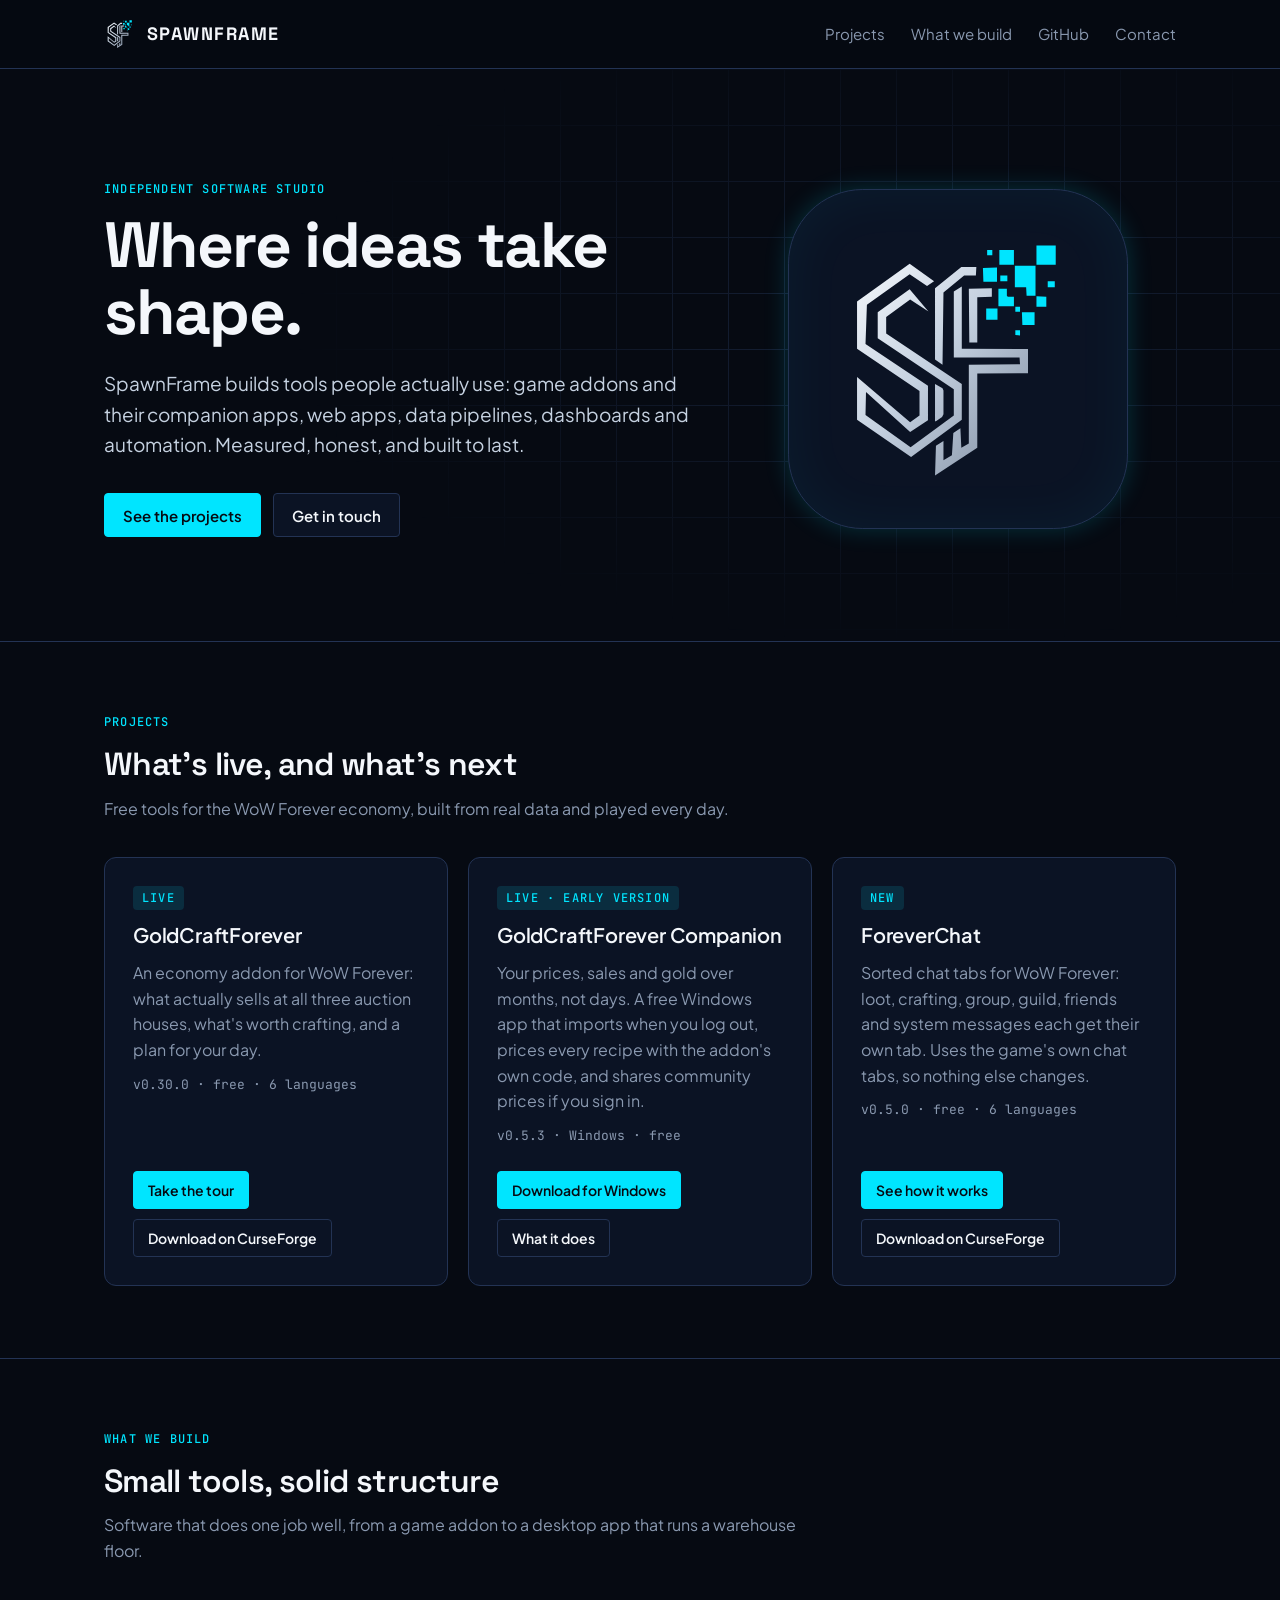
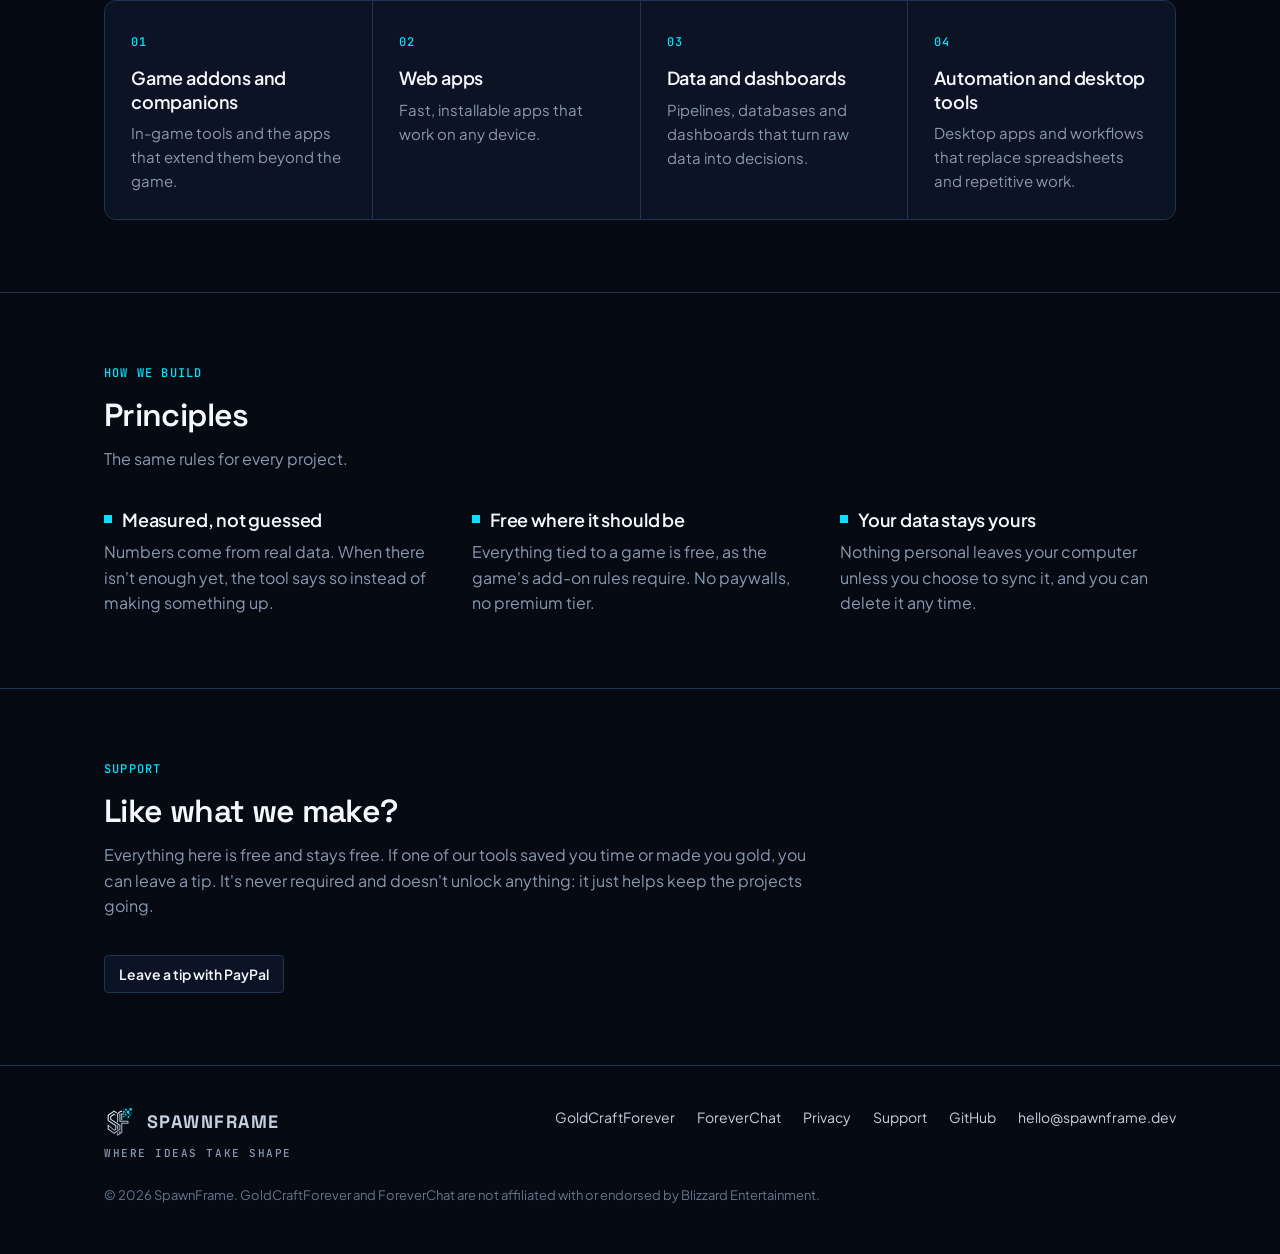
==== commit 9cf58e6d: "GoldCraft Companion 0.5.3 download" ====
--- a/index.html
+++ b/index.html
@@ -52,8 +52,8 @@
         <span class="badge">Live · early version</span>
         <h3>GoldCraftForever Companion</h3>
         <p>Your prices, sales and gold over months, not days. A free Windows app that imports when you log out, prices every recipe with the addon's own code, and shares community prices if you sign in.</p>
-        <span class="meta">v0.5.2 · Windows · free</span>
-        <div class="links"><a class="btn primary sm" href="/goldcraft/download/GoldCraftCompanion-0.5.2.zip" download>Download for Windows</a><a class="btn sm" href="/goldcraft/#coming">What it does</a></div>
+        <span class="meta">v0.5.3 · Windows · free</span>
+        <div class="links"><a class="btn primary sm" href="/goldcraft/download/GoldCraftCompanion-0.5.3.zip" download>Download for Windows</a><a class="btn sm" href="/goldcraft/#coming">What it does</a></div>
       </article>
       <article class="card">
         <span class="badge">New</span>
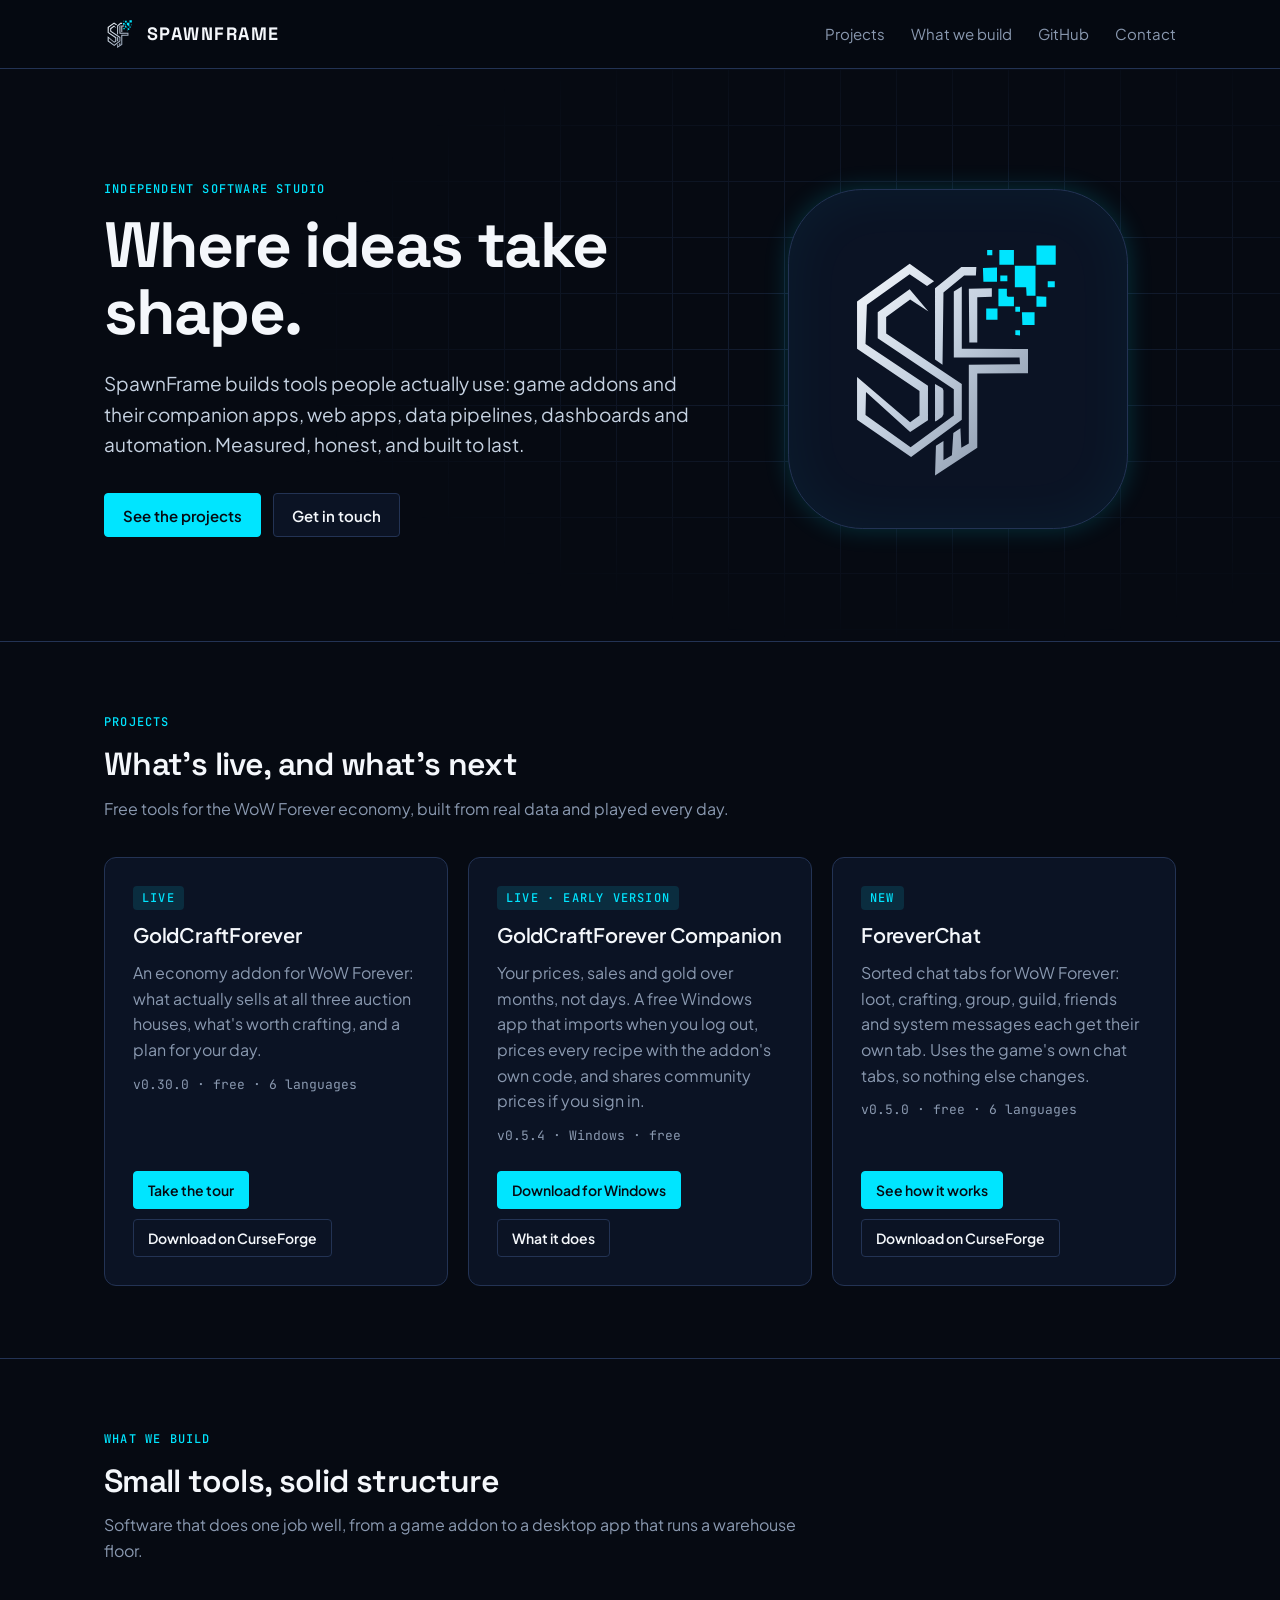
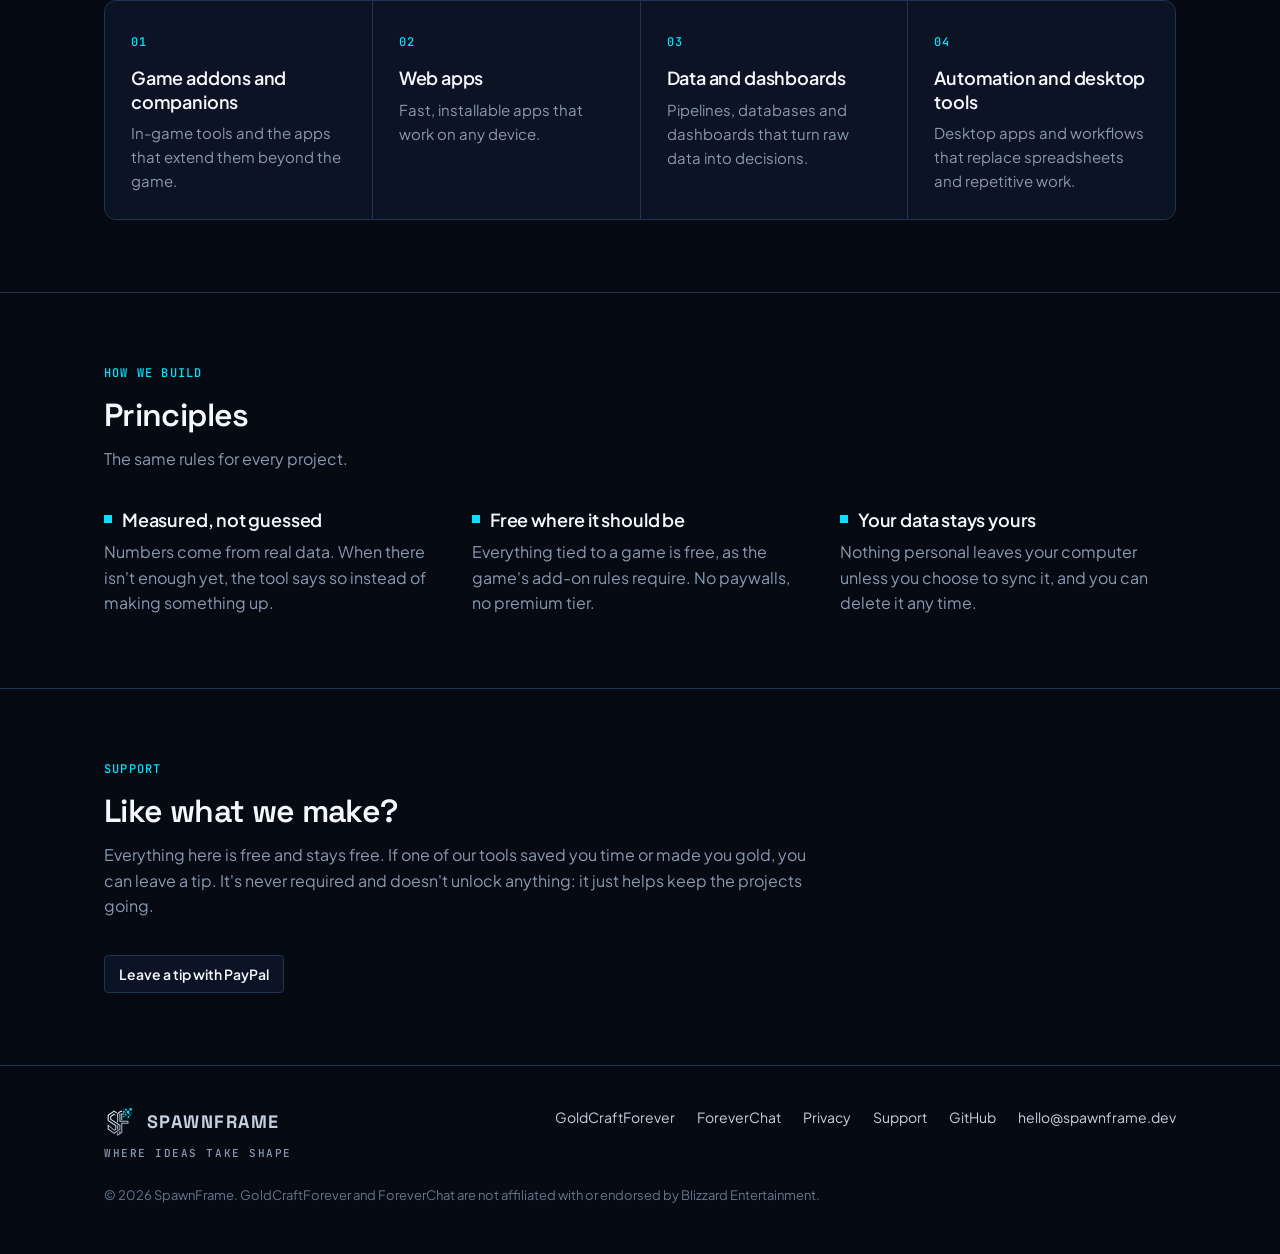
==== commit 1d8408cf: "GoldCraft Companion 0.5.4 download" ====
--- a/index.html
+++ b/index.html
@@ -52,8 +52,8 @@
         <span class="badge">Live · early version</span>
         <h3>GoldCraftForever Companion</h3>
         <p>Your prices, sales and gold over months, not days. A free Windows app that imports when you log out, prices every recipe with the addon's own code, and shares community prices if you sign in.</p>
-        <span class="meta">v0.5.3 · Windows · free</span>
-        <div class="links"><a class="btn primary sm" href="/goldcraft/download/GoldCraftCompanion-0.5.3.zip" download>Download for Windows</a><a class="btn sm" href="/goldcraft/#coming">What it does</a></div>
+        <span class="meta">v0.5.4 · Windows · free</span>
+        <div class="links"><a class="btn primary sm" href="/goldcraft/download/GoldCraftCompanion-0.5.4.zip" download>Download for Windows</a><a class="btn sm" href="/goldcraft/#coming">What it does</a></div>
       </article>
       <article class="card">
         <span class="badge">New</span>
